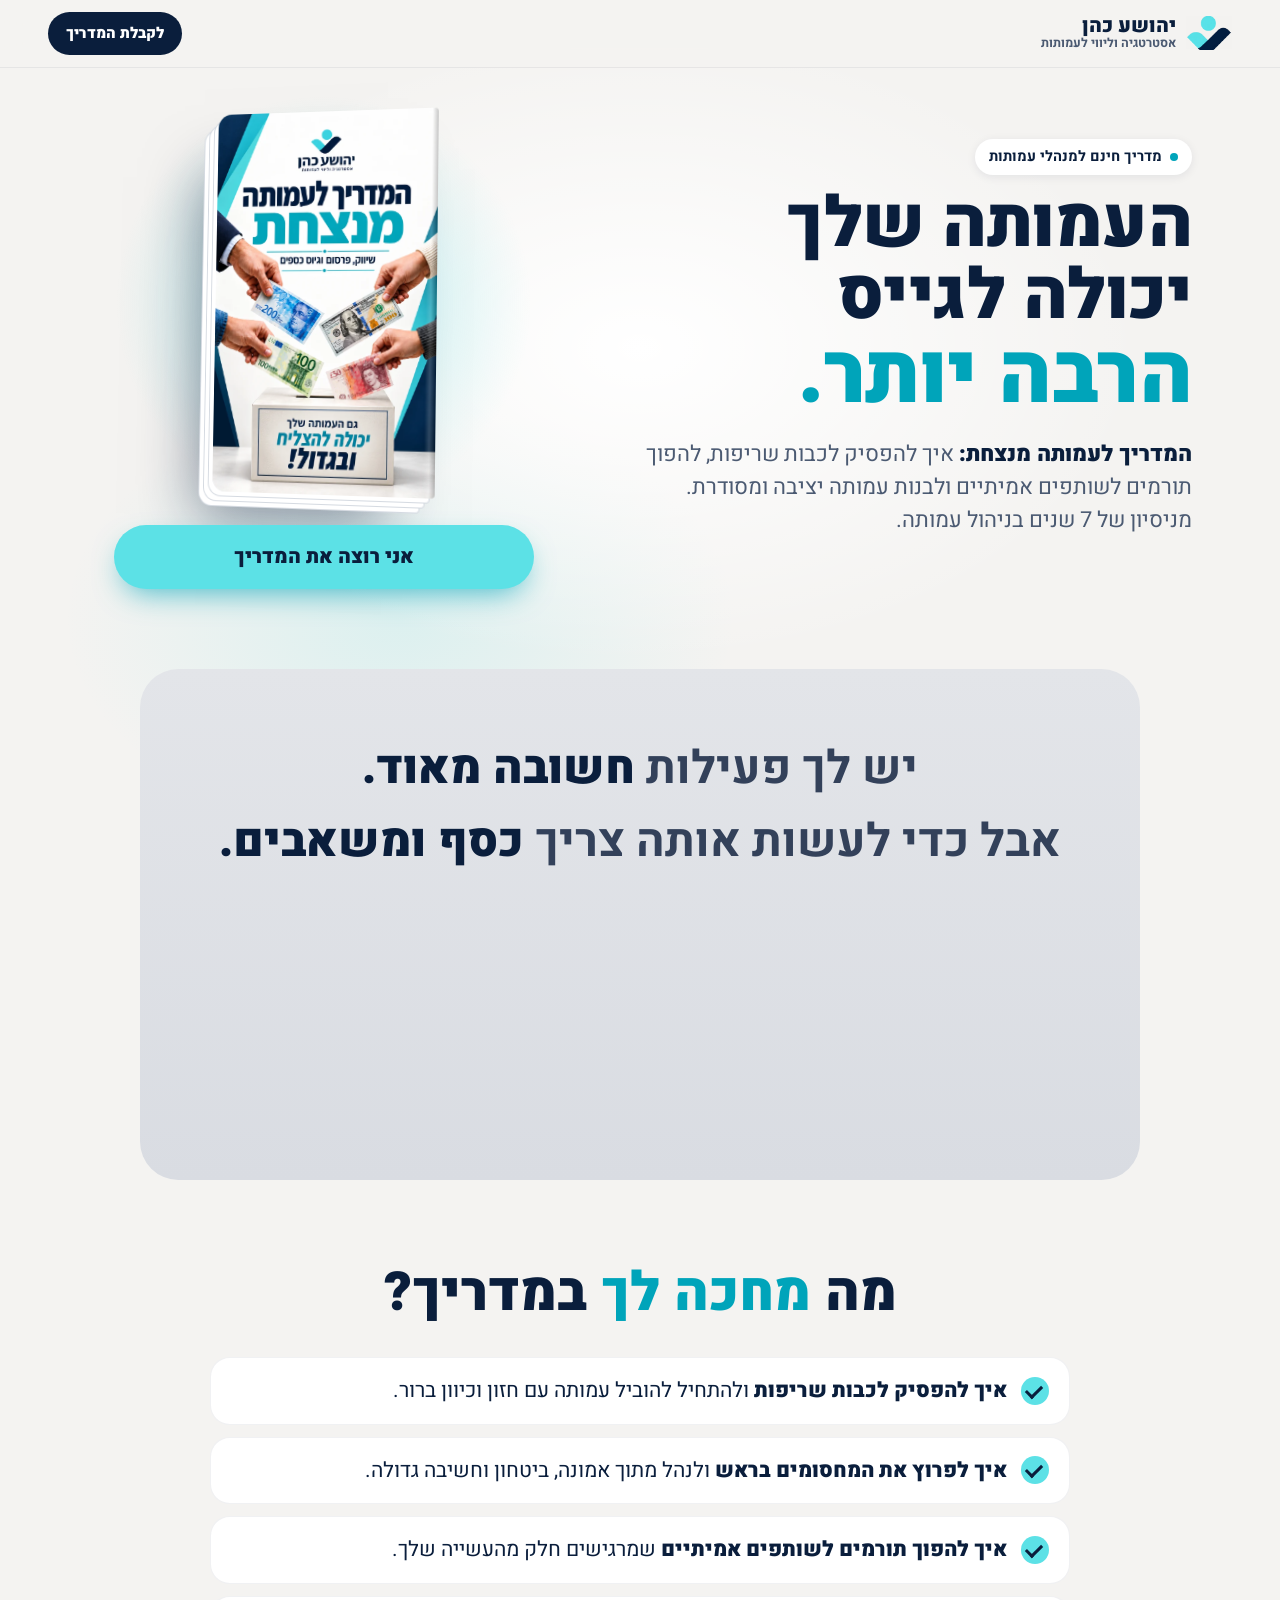
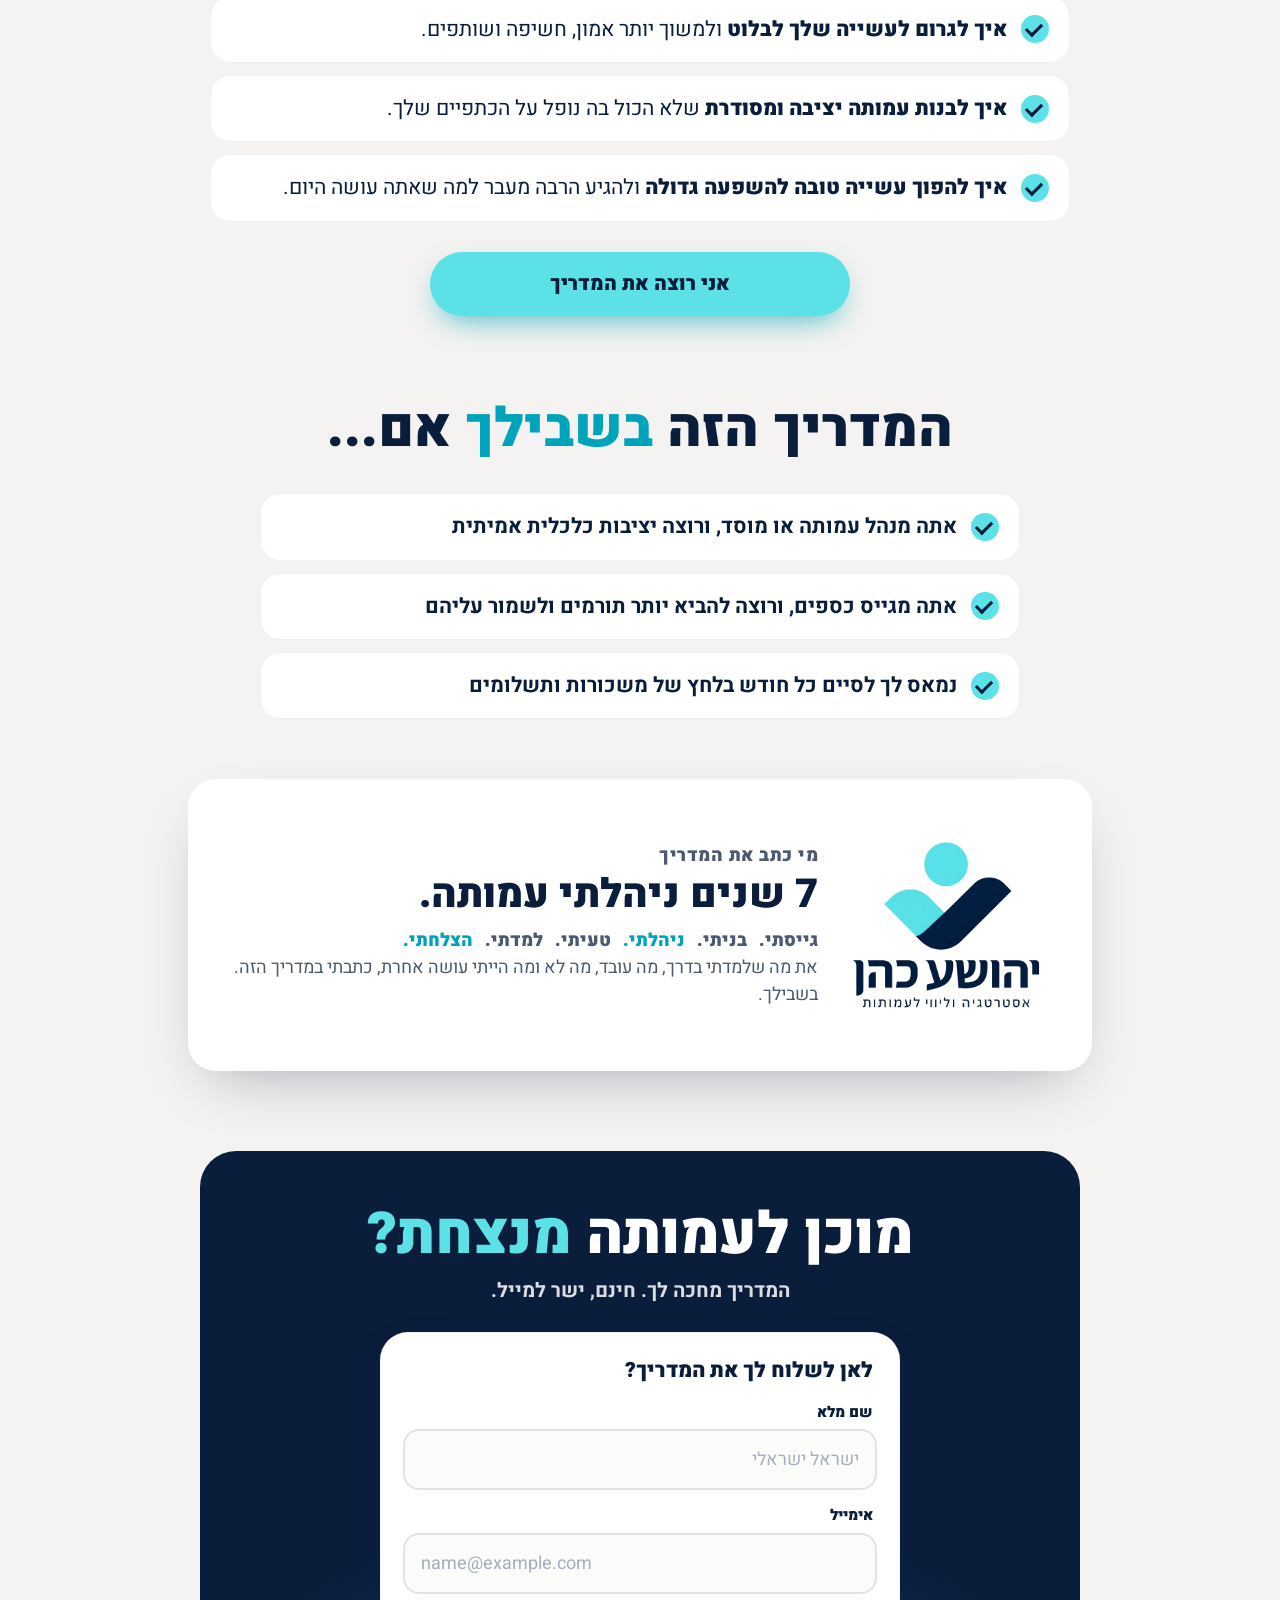
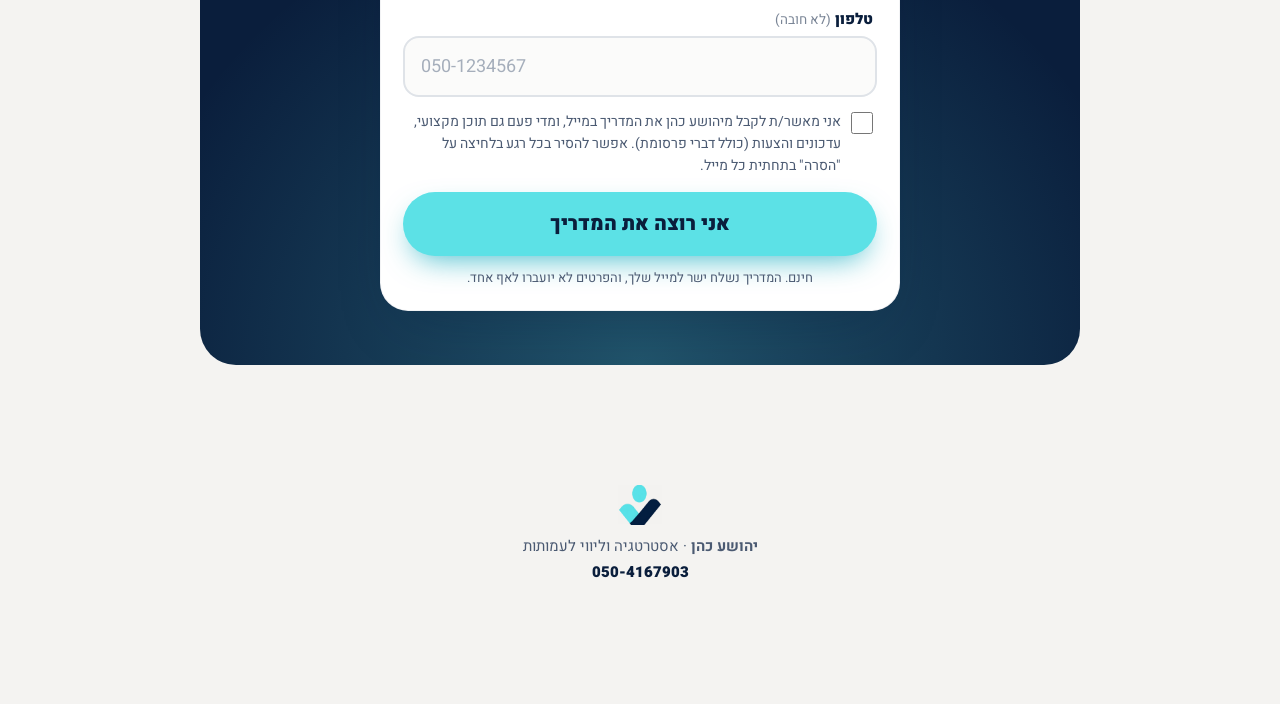
==== index.html @ c66b8c11 "רווח קטן בין הספר לכפתור במחשב Co-Authored-By: Claude Opus 5.5 <noreply@anthropic.com>" ====
<!doctype html>
<html lang="he" dir="rtl">
<head>
<meta charset="utf-8">
<meta name="viewport" content="width=device-width, initial-scale=1, viewport-fit=cover">
<title>המדריך לעמותה מנצחת | מדריך חינם למנהלי עמותות | יהושע כהן</title>
<meta name="description" content="מדריך חינם למנהלי עמותות: איך להפסיק לכבות שריפות, להפוך תורמים לשותפים אמיתיים ולבנות עמותה יציבה ומסודרת.">
<meta name="theme-color" content="#0A1E3C">
<meta property="og:type" content="website">
<meta property="og:locale" content="he_IL">
<meta property="og:title" content="המדריך לעמותה מנצחת – מדריך חינם למנהלי עמותות">
<meta property="og:description" content="איך להפסיק לכבות שריפות, להפוך תורמים לשותפים אמיתיים ולבנות עמותה יציבה ומסודרת. בחינם.">
<meta property="og:image" content="https://yehoshua.co.il/assets/og.jpg?v=guide2">
<meta property="og:image:width" content="1200">
<meta property="og:image:height" content="630">
<meta property="og:url" content="https://yehoshua.co.il/">
<link rel="icon" type="image/png" href="assets/favicon.png">
<link rel="apple-touch-icon" href="assets/apple-touch-icon.png">
<link rel="preload" href="assets/heebo-hebrew-900-normal.woff2" as="font" type="font/woff2" crossorigin>
<link rel="stylesheet" href="styles.css?v=order2">
</head>
<body>

<header class="top">
  <a class="brand" href="#" aria-label="יהושע כהן — אסטרטגיה וליווי לעמותות">
    <img src="assets/mark.webp" alt="" width="54" height="40">
    <span><b>יהושע כהן</b><small>אסטרטגיה וליווי לעמותות</small></span>
  </a>
  <a class="top-cta" href="#join">לקבלת המדריך</a>
</header>

<main>
  <!-- HERO -->
  <section class="hero" id="top">
    <div class="hero-head">
      <p class="eyebrow"><span class="dot"></span>מדריך חינם למנהלי עמותות</p>
      <h1>העמותה שלך יכולה לגייס <em>הרבה יותר.</em></h1>
      <p class="lead"><b>המדריך לעמותה מנצחת:</b> איך להפסיק לכבות שריפות, להפוך תורמים לשותפים אמיתיים ולבנות עמותה יציבה ומסודרת. מניסיון של 7 שנים בניהול עמותה.</p>
    </div>

    <div class="book-wrap" aria-hidden="true">
      <div class="book">
        <img class="cover" src="assets/guide.webp" alt="" width="720" height="1201">
      </div>
    </div>

    <div class="hero-cta">
      <a class="btn" href="#join">אני רוצה את המדריך</a>
    </div>
  </section>

  <!-- PAIN -->
  <section class="pain" data-reveal-group>
    <p class="pain-line" data-reveal>יש לך פעילות <b>חשובה מאוד.</b></p>
    <p class="pain-line" data-reveal>אבל כדי לעשות אותה צריך <b>כסף ומשאבים.</b></p>
    <p class="pain-line pain-empty" data-reveal>והקופה... <b>ריקה.</b></p>
    <p class="pain-turn" data-reveal>בוא נשנה את זה!</p>
  </section>

  <!-- WHAT'S IN THE GUIDE -->
  <section class="get">
    <h2 class="sec-title" data-reveal>מה <em>מחכה לך</em> במדריך?</h2>
    <ul class="get-list">
      <li data-reveal><b>איך להפסיק לכבות שריפות</b> ולהתחיל להוביל עמותה עם חזון וכיוון ברור.</li>
      <li data-reveal><b>איך לפרוץ את המחסומים בראש</b> ולנהל מתוך אמונה, ביטחון וחשיבה גדולה.</li>
      <li data-reveal><b>איך להפוך תורמים לשותפים אמיתיים</b> שמרגישים חלק מהעשייה שלך.</li>
      <li data-reveal><b>איך לגרום לעשייה שלך לבלוט</b> ולמשוך יותר אמון, חשיפה ושותפים.</li>
      <li data-reveal><b>איך לבנות עמותה יציבה ומסודרת</b> שלא הכול בה נופל על הכתפיים שלך.</li>
      <li data-reveal><b>איך להפוך עשייה טובה להשפעה גדולה</b> ולהגיע הרבה מעבר למה שאתה עושה היום.</li>
    </ul>
    <div class="get-cta" data-reveal><a class="btn" href="#join">אני רוצה את המדריך</a></div>
  </section>

  <!-- FOR WHOM -->
  <section class="for">
    <h2 class="sec-title" data-reveal>המדריך הזה <em>בשבילך</em> אם...</h2>
    <ul class="for-list">
      <li data-reveal>אתה מנהל עמותה או מוסד, ורוצה יציבות כלכלית אמיתית</li>
      <li data-reveal>אתה מגייס כספים, ורוצה להביא יותר תורמים ולשמור עליהם</li>
      <li data-reveal>נמאס לך לסיים כל חודש בלחץ של משכורות ותשלומים</li>
    </ul>
  </section>

  <!-- WHO -->
  <section class="who">
    <div class="who-card" data-reveal>
      <img src="assets/logo.webp" alt="יהושע כהן — אסטרטגיה וליווי לעמותות" width="220" height="220" loading="lazy">
      <div>
        <p class="who-kicker">מי כתב את המדריך</p>
        <h2>7 שנים ניהלתי עמותה.</h2>
        <p class="who-words"><span>גייסתי.</span> <span>בניתי.</span> <span>ניהלתי.</span> <span>טעיתי.</span> <span>למדתי.</span> <span>הצלחתי.</span></p>
        <p>את מה שלמדתי בדרך, מה עובד, מה לא ומה הייתי עושה אחרת, כתבתי במדריך הזה. בשבילך.</p>
      </div>
    </div>
  </section>

  <!-- FINAL CTA + FORM -->
  <section class="final" id="join">
    <div class="final-card">
      <h2>מוכן לעמותה <em>מנצחת?</em></h2>
      <p>המדריך מחכה לך. חינם, ישר למייל.</p>
    <div class="final-form">
      <form class="signup" data-form novalidate>
        <p class="form-title">לאן לשלוח לך את המדריך?</p>
        <div class="field">
          <label for="f-name">שם מלא</label>
          <input id="f-name" name="name" type="text" autocomplete="name" required maxlength="80" placeholder="ישראל ישראלי">
        </div>
        <div class="field">
          <label for="f-email">אימייל</label>
          <input id="f-email" name="email" type="email" inputmode="email" autocomplete="email" dir="ltr" required maxlength="120" placeholder="name@example.com">
          <p class="hint" data-hint hidden></p>
        </div>
        <div class="field">
          <label for="f-phone">טלפון <small class="opt">(לא חובה)</small></label>
          <input id="f-phone" name="phone" type="tel" inputmode="tel" autocomplete="tel" dir="ltr" maxlength="20" placeholder="050-1234567">
          <p class="hint" data-phone-hint hidden></p>
        </div>
        <input class="hp" name="website" tabindex="-1" autocomplete="off" aria-hidden="true">
        <label class="consent">
          <input type="checkbox" name="agree" value="yes">
          <span data-consent-text>אני מאשר/ת לקבל מיהושע כהן את המדריך במייל, ומדי פעם גם תוכן מקצועי, עדכונים והצעות (כולל דברי פרסומת). אפשר להסיר בכל רגע בלחיצה על "הסרה" בתחתית כל מייל.</span>
        </label>
        <button type="submit" class="btn"><span>אני רוצה את המדריך</span></button>
        <p class="fine">חינם. המדריך נשלח ישר למייל שלך, והפרטים לא יועברו לאף אחד.</p>
        <p class="error" role="alert" data-error hidden></p>
      </form>

      <div class="done" data-done hidden tabindex="-1">
        <div class="done-check" aria-hidden="true"></div>
        <h2>המדריך בדרך אליך, <span data-done-name></span>!</h2>
        <p>שלחנו אותו עכשיו למייל שלך. לא רואה אותו? כדאי לבדוק גם בתיקיית "קידומי מכירות" או "ספאם".</p>
        <a class="btn btn-ghost" data-share target="_blank" rel="noopener">שתף מנהל עמותה שאתה מכיר</a>
      </div>
    </div>
    </div>
  </section>
</main>

<footer class="foot">
  <img src="assets/mark.webp" alt="" width="54" height="40" loading="lazy">
  <p><b>יהושע כהן</b> · אסטרטגיה וליווי לעמותות</p>
  <p><a href="https://wa.me/972504167903" target="_blank" rel="noopener" dir="ltr">050-4167903</a></p>
</footer>

<a class="sticky-cta" href="#join" data-sticky>אני רוצה את המדריך</a>

<script src="app.js?v=order1"></script>
</body>
</html>
---- styles.css ----
@font-face{font-family:H;font-weight:400;font-display:swap;src:url(assets/heebo-hebrew-400-normal.woff2) format("woff2");unicode-range:U+0590-05FF,U+FB1D-FB4F}
@font-face{font-family:H;font-weight:700;font-display:swap;src:url(assets/heebo-hebrew-700-normal.woff2) format("woff2");unicode-range:U+0590-05FF,U+FB1D-FB4F}
@font-face{font-family:H;font-weight:900;font-display:swap;src:url(assets/heebo-hebrew-900-normal.woff2) format("woff2");unicode-range:U+0590-05FF,U+FB1D-FB4F}
@font-face{font-family:H;font-weight:400;font-display:swap;src:url(assets/heebo-latin-400-normal.woff2) format("woff2")}
@font-face{font-family:H;font-weight:700;font-display:swap;src:url(assets/heebo-latin-700-normal.woff2) format("woff2")}
@font-face{font-family:H;font-weight:900;font-display:swap;src:url(assets/heebo-latin-900-normal.woff2) format("woff2")}

:root{
  --navy:#0A1E3C;--navy-2:#13294d;--cyan:#5CE1E6;--teal:#00A4BA;--teal-d:#008396;
  --paper:#F4F3F1;--paper-2:#EFEDEB;--ink:#0A1E3C;--muted:#4b5a72;--line:#dfe3e8;
  --radius:28px;--shadow:0 24px 60px -24px rgba(10,30,60,.35);
}
*{box-sizing:border-box}
html{scroll-behavior:smooth;-webkit-text-size-adjust:100%;overflow-x:clip}
body{margin:0;font-family:H,"Segoe UI",Arial,sans-serif;color:var(--ink);background:var(--paper);line-height:1.5;-webkit-font-smoothing:antialiased;overflow-x:clip}
img{max-width:100%;display:block}
a{color:inherit}
em{font-style:normal;color:var(--teal)}
:focus-visible{outline:3px solid var(--teal);outline-offset:3px}

/* header */
.top{position:sticky;top:0;z-index:20;display:flex;align-items:center;justify-content:space-between;gap:16px;
  padding:12px clamp(16px,4vw,48px);background:rgba(244,243,241,.82);backdrop-filter:saturate(1.4) blur(14px);-webkit-backdrop-filter:saturate(1.4) blur(14px);border-bottom:1px solid rgba(10,30,60,.06)}
.brand{display:flex;align-items:center;gap:10px;text-decoration:none}
.brand img{width:46px;height:auto}
.brand span{display:flex;flex-direction:column;line-height:1.1}
.brand b{font-weight:900;font-size:20px}
.brand small{font-size:12.5px;color:var(--muted);font-weight:700}
.top-cta{font-weight:900;text-decoration:none;font-size:15px;padding:10px 18px;border-radius:999px;background:var(--navy);color:#fff;transition:transform .2s}
.top-cta:hover{transform:translateY(-1px)}

/* hero */
.hero{position:relative;display:grid;grid-template-columns:1fr;grid-template-areas:"head" "book" "form";gap:8px;max-width:1200px;margin:0 auto;padding:28px clamp(16px,4vw,48px) 40px;scroll-margin-top:80px}
.hero::before{content:"";position:absolute;inset:-80px 0 auto;height:900px;z-index:-1;
  background:radial-gradient(60% 50% at 50% 40%,#fff 0%,rgba(255,255,255,0) 70%),radial-gradient(40% 35% at 30% 70%,rgba(92,225,230,.16),rgba(92,225,230,0) 70%)}
.eyebrow{display:inline-flex;align-items:center;gap:8px;margin:0 0 14px;padding:7px 14px;border-radius:999px;background:#fff;box-shadow:0 2px 10px rgba(10,30,60,.08);font-weight:700;font-size:14.5px}
.dot{width:8px;height:8px;border-radius:50%;background:var(--teal);box-shadow:0 0 0 0 rgba(0,164,186,.5);animation:ping 2s infinite}
@keyframes ping{70%{box-shadow:0 0 0 10px rgba(0,164,186,0)}100%{box-shadow:0 0 0 0 rgba(0,164,186,0)}}
.hero-head{grid-area:head}
.hero-form{grid-area:form}
h1{margin:0;font-weight:900;font-size:clamp(38px,8.4vw,70px);line-height:1.02;letter-spacing:-.5px;text-wrap:balance}
h1 em{display:block;font-size:1.2em;line-height:1.05}
.lead{margin:18px 0 8px;font-size:clamp(18px,2.2vw,22px);font-weight:400;color:var(--muted);max-width:560px}
.lead b{font-weight:900;color:var(--navy)}

/* form */
.signup{position:relative}
.signup,.done{background:#fff;border-radius:var(--radius);padding:22px;box-shadow:var(--shadow);border:1px solid rgba(10,30,60,.05);max-width:520px}
.form-title{margin:0 4px 14px;font-size:21px;font-weight:900}
.field{margin-bottom:14px}
.field label{display:block;font-weight:900;font-size:15px;margin:0 4px 6px}
.field label .opt{font-weight:400;font-size:13.5px;color:#7a8596}
.field input{width:100%;font:inherit;font-size:18px;font-weight:700;color:var(--ink);padding:15px 16px;border-radius:16px;border:2px solid var(--line);background:#fbfbfa;transition:border-color .2s,box-shadow .2s,background .2s}
.field input[dir=ltr]{text-align:left}
.field input::placeholder{color:#a5aebb;font-weight:400}
.field input:focus{outline:none;border-color:var(--teal);background:#fff;box-shadow:0 0 0 4px rgba(0,164,186,.14)}
.field input[aria-invalid=true]{border-color:#d9534f;box-shadow:0 0 0 4px rgba(217,83,79,.12)}
.hint{margin:8px 4px 0;font-size:14.5px;font-weight:700;color:var(--teal-d)}
.hint button{font:inherit;font-weight:900;color:var(--teal-d);background:none;border:0;padding:0;text-decoration:underline;cursor:pointer}
.hp{position:absolute;inset:auto auto 0 0;width:1px;height:1px;overflow:hidden;clip-path:inset(50%);opacity:0;pointer-events:none}
.btn{position:relative;display:inline-flex;align-items:center;justify-content:center;gap:10px;width:100%;font:inherit;font-weight:900;font-size:20px;
  padding:17px 22px;border:0;border-radius:999px;background:var(--cyan);color:var(--navy);cursor:pointer;text-decoration:none;overflow:hidden;
  box-shadow:0 12px 30px -10px rgba(0,164,186,.75);transition:transform .2s,box-shadow .2s}
.btn:hover{transform:translateY(-2px);box-shadow:0 18px 36px -12px rgba(0,164,186,.8)}
.btn:active{transform:translateY(0)}
.btn::after{content:"";position:absolute;inset:0;background:linear-gradient(110deg,transparent 30%,rgba(255,255,255,.6) 50%,transparent 70%);transform:translateX(120%);animation:shine 3.6s 1.2s infinite}
@keyframes shine{0%{transform:translateX(120%)}35%,100%{transform:translateX(-120%)}}
.btn[aria-busy=true]{pointer-events:none;color:transparent}
.btn[aria-busy=true]::before{content:"";position:absolute;width:24px;height:24px;border-radius:50%;border:3px solid var(--navy);border-left-color:transparent;animation:spin .8s linear infinite}
@keyframes spin{to{transform:rotate(360deg)}}
.fine{margin:12px 4px 0;font-size:13px;color:var(--muted);text-align:center}
.consent{display:flex;align-items:flex-start;gap:10px;margin:2px 4px 16px;font-size:14px;line-height:1.55;color:var(--muted);cursor:pointer}
.consent input{flex:none;width:22px;height:22px;margin:1px 0 0;accent-color:var(--teal);cursor:pointer}
.consent[aria-invalid=true]{color:#a12a25}
.consent[aria-invalid=true] input{outline:2px solid #d9534f;outline-offset:2px;border-radius:4px}
.error{margin:10px 0 0;padding:10px 14px;border-radius:12px;background:#fdecea;color:#a12a25;font-weight:700;font-size:15px}

.done{text-align:center;padding:30px 22px;animation:pop .5s cubic-bezier(.2,1.4,.4,1)}
.done h2{margin:12px 0 4px;font-size:30px;font-weight:900}
.done p{margin:0 0 18px;font-size:18px;color:var(--muted);font-weight:700}
.done-check{width:72px;height:72px;margin:0 auto;border-radius:50%;background:var(--navy);position:relative}
.done-check::before,.done-check::after{content:"";position:absolute;border-radius:6px}
.done-check::before{width:12px;height:26px;background:var(--cyan);left:20px;top:30px;transform:rotate(-45deg)}
.done-check::after{width:12px;height:42px;background:#fff;left:38px;top:16px;transform:rotate(45deg)}
.btn-ghost{background:var(--navy);color:#fff;box-shadow:none;font-size:17px}
.btn-ghost::after{display:none}
@keyframes pop{from{transform:scale(.9);opacity:0}}

/* guide book */
.book-wrap{grid-area:book;position:relative;display:grid;place-items:center;padding:14px 0 30px;perspective:1600px}
.book-wrap::before{content:"";position:absolute;inset:0 6%;background:radial-gradient(closest-side,rgba(92,225,230,.38),rgba(92,225,230,0));z-index:-1}
.book{position:relative;width:min(44vw,180px);aspect-ratio:720/1201;transform:rotateY(-16deg) rotateX(3deg);animation:float 7s ease-in-out infinite;
  border-radius:14px 4px 4px 14px;
  box-shadow:-5px 5px 0 -1px #fff,-5px 5px 0 0 #d5dae1,-10px 10px 0 -1px #fff,-10px 10px 0 0 #d5dae1,-15px 15px 0 -1px #fff,-15px 15px 0 0 #d5dae1,-34px 44px 60px -18px rgba(10,30,60,.5)}
@keyframes float{50%{transform:rotateY(-12deg) rotateX(3deg) translateY(-10px)}}
.cover{position:absolute;inset:0;width:100%;height:100%;object-fit:cover;border-radius:inherit}
.book::after{content:"";position:absolute;top:0;bottom:0;right:0;width:5%;border-radius:0 4px 4px 0;background:linear-gradient(90deg,rgba(255,255,255,0),rgba(255,255,255,.18) 45%,rgba(0,0,0,.22))}

/* pain */
.pain{max-width:1000px;margin:40px auto 0;padding:72px clamp(20px,5vw,48px);background:linear-gradient(180deg,#e3e5e9,#d9dce2);border-radius:clamp(0px,3vw,40px);text-align:center}
.pain-line{margin:0 0 18px;font-size:clamp(26px,5.4vw,46px);font-weight:700;line-height:1.2;color:#33415a}
.pain-line b{font-weight:900;color:var(--navy)}
.pain-empty b{font-size:1.35em}
.pain-turn{display:inline-block;margin:26px 0 0;font-size:clamp(36px,7.6vw,68px);font-weight:900;color:var(--teal);text-shadow:0 0 30px rgba(92,225,230,.35)}

/* what is in the guide */
.get{max-width:1200px;margin:0 auto;padding:84px clamp(16px,4vw,48px) 40px}
.sec-title{margin:0 0 34px;text-align:center;font-size:clamp(32px,6vw,54px);font-weight:900;line-height:1.1}
.get-list{list-style:none;margin:0 auto;padding:0;max-width:860px;display:grid;gap:12px}
.get-list li{position:relative;padding:18px 62px 18px 20px;border-radius:20px;background:#fff;border:1px solid rgba(10,30,60,.06);font-size:clamp(18px,2.2vw,21px);font-weight:700;line-height:1.4}
.get-list li::before{content:"";position:absolute;right:20px;top:50%;width:28px;height:28px;margin-top:-14px;border-radius:50%;background:var(--cyan)}
.get-list li::after{content:"";position:absolute;right:30px;top:50%;width:7px;height:13px;margin-top:-9px;border:solid var(--navy);border-width:0 3px 3px 0;transform:rotate(45deg)}
.get-list li{font-weight:500;line-height:1.4}
.get-list b{font-weight:900}
.get-cta{max-width:420px;margin:30px auto 0}

/* for whom */
.for{max-width:1000px;margin:0 auto;padding:44px clamp(16px,4vw,48px) 20px}
.for-list{list-style:none;margin:0 auto;padding:0;max-width:760px;display:grid;gap:12px}
.for-list li{position:relative;padding:18px 62px 18px 20px;border-radius:20px;background:#fff;border:1px solid rgba(10,30,60,.06);font-size:clamp(18px,2.2vw,21px);font-weight:700;line-height:1.4}
.for-list li::before{content:"";position:absolute;right:20px;top:50%;width:28px;height:28px;margin-top:-14px;border-radius:50%;background:var(--cyan)}
.for-list li::after{content:"";position:absolute;right:30px;top:50%;width:7px;height:13px;margin-top:-9px;border:solid var(--navy);border-width:0 3px 3px 0;transform:rotate(45deg)}

/* who */
.who{max-width:1000px;margin:0 auto;padding:40px clamp(16px,4vw,48px)}
.who-card{display:grid;grid-template-columns:1fr;gap:18px;align-items:center;background:#fff;border-radius:var(--radius);padding:30px 24px;box-shadow:var(--shadow);text-align:center}
.who-card img{width:170px;margin:0 auto}
.who-kicker{margin:0;font-weight:900;color:var(--teal);font-size:15px;letter-spacing:.5px}
.who h2{margin:4px 0 10px;font-size:clamp(28px,5vw,40px);font-weight:900;line-height:1.1}
.who-words{display:flex;flex-wrap:wrap;justify-content:center;gap:6px 12px;font-weight:900;font-size:20px;margin:0 0 12px}
.who-words span:nth-child(3n){color:var(--teal)}
.who p{font-size:18px;color:var(--muted);margin:0}

/* final */
.final{padding:40px clamp(16px,4vw,48px) 90px}
.final-card{max-width:880px;margin:0 auto;background:var(--navy);color:#fff;border-radius:calc(var(--radius) + 8px);padding:54px 24px;text-align:center;position:relative;overflow:hidden}
.final-card::before{content:"";position:absolute;inset:auto -10% -60% -10%;height:120%;background:radial-gradient(closest-side,rgba(92,225,230,.28),rgba(92,225,230,0))}
.final-card h2{position:relative;margin:0;font-size:clamp(34px,6.4vw,58px);font-weight:900;line-height:1.05}
.final-card em{color:var(--cyan)}
.final-card p{position:relative;margin:10px 0 26px;font-size:20px;font-weight:700;opacity:.85}
.final-card .btn{max-width:360px}

.foot{display:flex;flex-direction:column;align-items:center;gap:4px;padding:30px 16px 120px;color:var(--muted);font-size:15px;text-align:center}
.foot img{width:44px;margin-bottom:6px}
.foot p{margin:0}
.foot a{font-weight:900;color:var(--navy);text-decoration:none}

/* sticky mobile CTA */
.sticky-cta{position:fixed;left:16px;right:16px;bottom:calc(14px + env(safe-area-inset-bottom));z-index:30;display:flex;justify-content:center;padding:16px;border-radius:999px;
  background:var(--navy);color:#fff;font-weight:900;font-size:18px;text-decoration:none;box-shadow:0 14px 34px -10px rgba(10,30,60,.6);
  transform:translateY(160%);transition:transform .35s cubic-bezier(.2,1,.3,1)}
.sticky-cta.on{transform:none}

/* reveal */
[data-reveal]{opacity:0;transform:translateY(26px);transition:opacity .7s ease,transform .7s cubic-bezier(.2,1,.3,1)}
[data-reveal].in{opacity:1;transform:none}
.pain-turn[data-reveal]{transform:scale(.6)}
.pain-turn[data-reveal].in{transform:none;transition:opacity .5s,transform .6s cubic-bezier(.2,1.6,.4,1)}

@media (min-width:720px){
  .who-card{grid-template-columns:220px 1fr;text-align:right;padding:36px}
  .who-card img{width:220px}
  .who-words{justify-content:flex-start}
}
@media (min-width:960px){
  .hero{grid-template-columns:1.1fr .9fr;grid-template-areas:"head book" "form book";column-gap:56px;row-gap:22px;align-items:center;padding-top:48px;padding-bottom:64px;min-height:calc(100vh - 70px)}
  .hero-head{align-self:end}
  .hero-form{align-self:start}
  .book{width:min(25vw,320px)}
  .sticky-cta{display:none}
}
@media (prefers-reduced-motion:reduce){
  *{animation:none!important;transition:none!important;scroll-behavior:auto!important}
  [data-reveal]{opacity:1;transform:none}
}

/* 2026-11 order: the top shows the guide and a button; the form sits in the closing box */
.hero{grid-template-areas:"head" "book" "cta"}
.hero-cta{grid-area:cta;display:flex;justify-content:center}
.hero-cta .btn{max-width:420px}
.final{scroll-margin-top:70px}
.final-card .final-form{position:relative;max-width:520px;margin:0 auto;text-align:right;color:var(--ink)}
.final-card .final-form .signup{margin:0 auto}
.final-card .final-form .btn{max-width:none}
.final-card .final-form p{opacity:1;font-weight:inherit}
.final-card .final-form .form-title{margin:0 4px 14px;font-size:21px;font-weight:900}
.final-card .final-form .fine{margin:12px 4px 0;font-size:13px;font-weight:400;color:var(--muted)}
.final-card .final-form .error{margin:10px 0 0;font-size:15px;font-weight:700}
.final-card .final-form .done{color:var(--ink)}
.final-card .final-form .done p{font-size:18px;color:var(--muted);font-weight:700}
@media (min-width:960px){
  .hero{grid-template-areas:"head book" "head cta";align-items:center;min-height:0;padding-top:28px;padding-bottom:40px;row-gap:0}
  .hero-head{align-self:center}
  .hero-cta{align-self:start;margin-top:14px}
  .book{width:min(18vw,230px)}
  .book-wrap{padding-bottom:18px}
}
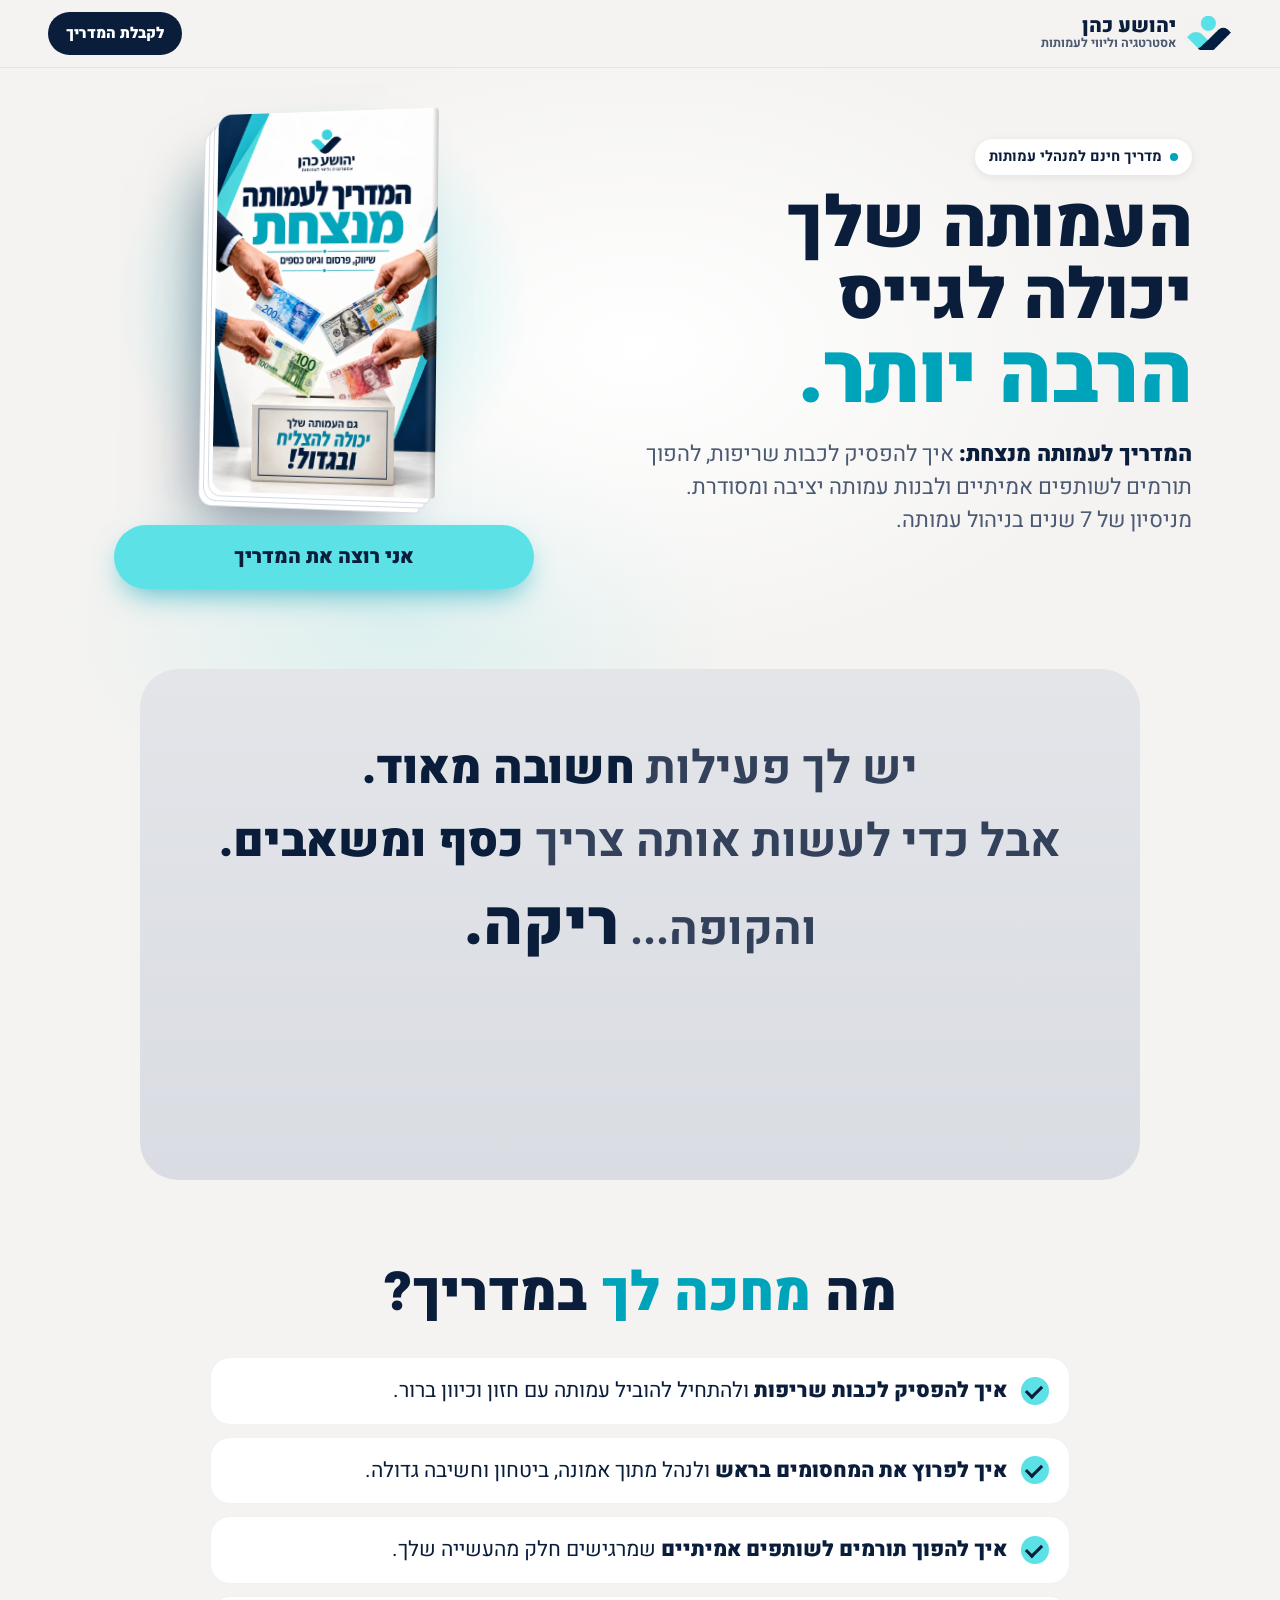
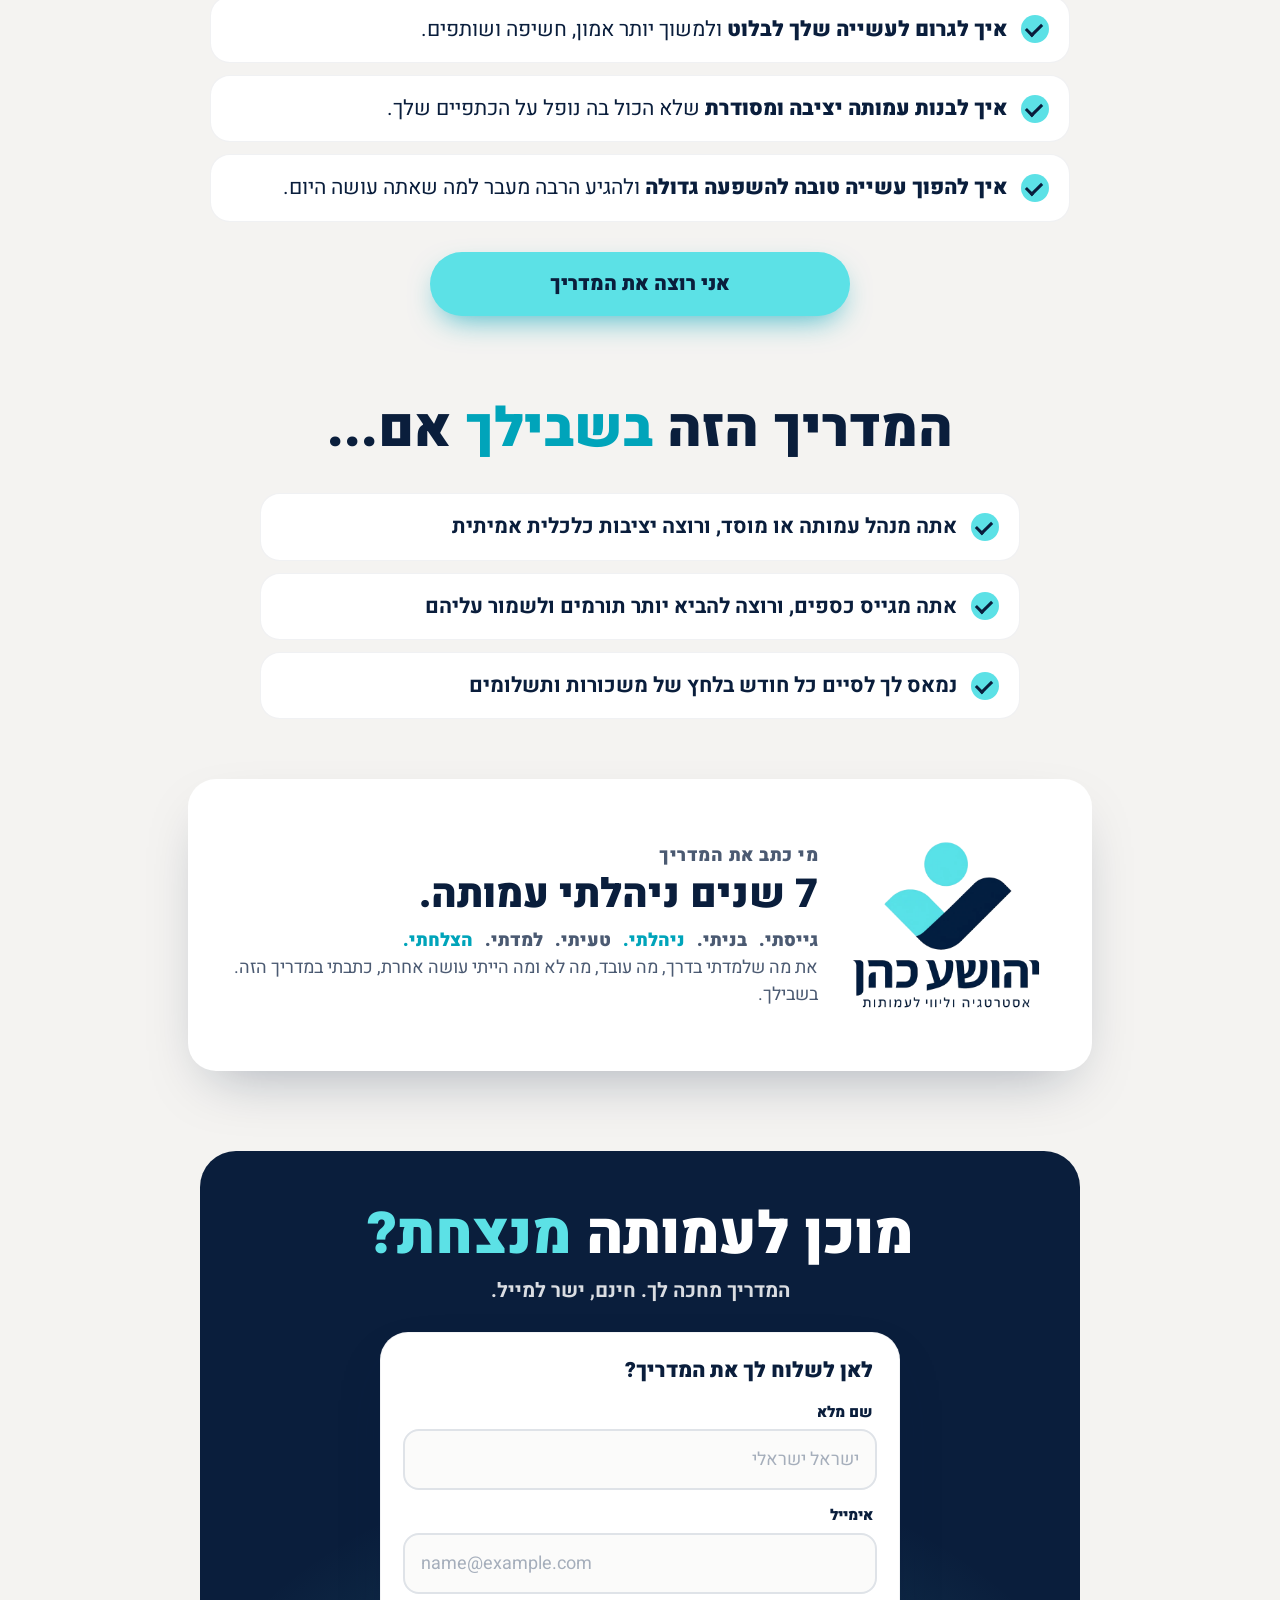
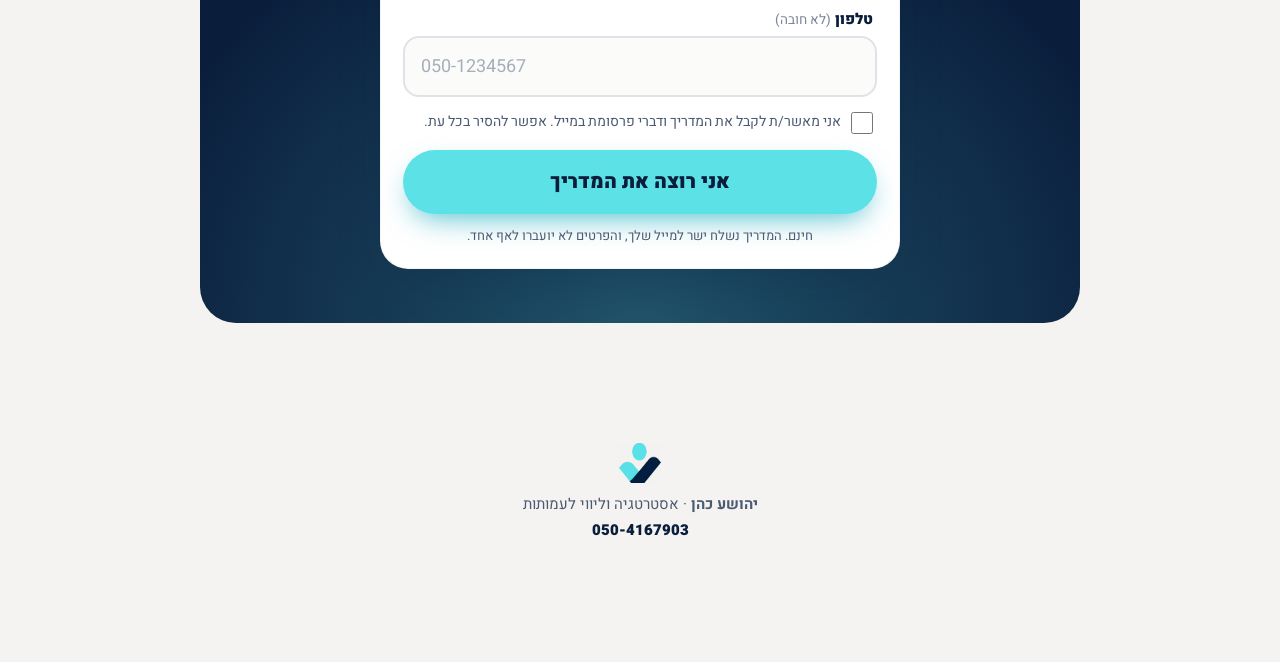
==== commit b87ce4e6: "Shorten consent text on landing form Co-Authored-By: Claude Opus 5.5 <noreply@anthropic.com>" ====
--- a/index.html
+++ b/index.html
@@ -17,7 +17,7 @@
 <link rel="icon" type="image/png" href="assets/favicon.png">
 <link rel="apple-touch-icon" href="assets/apple-touch-icon.png">
 <link rel="preload" href="assets/heebo-hebrew-900-normal.woff2" as="font" type="font/woff2" crossorigin>
-<link rel="stylesheet" href="styles.css?v=order2">
+<link rel="stylesheet" href="styles.css?v=book1">
 </head>
 <body>
 
@@ -119,7 +119,7 @@
         <input class="hp" name="website" tabindex="-1" autocomplete="off" aria-hidden="true">
         <label class="consent">
           <input type="checkbox" name="agree" value="yes">
-          <span data-consent-text>אני מאשר/ת לקבל מיהושע כהן את המדריך במייל, ומדי פעם גם תוכן מקצועי, עדכונים והצעות (כולל דברי פרסומת). אפשר להסיר בכל רגע בלחיצה על "הסרה" בתחתית כל מייל.</span>
+          <span data-consent-text>אני מאשר/ת לקבל את המדריך ודברי פרסומת במייל. אפשר להסיר בכל עת.</span>
         </label>
         <button type="submit" class="btn"><span>אני רוצה את המדריך</span></button>
         <p class="fine">חינם. המדריך נשלח ישר למייל שלך, והפרטים לא יועברו לאף אחד.</p>
--- a/styles.css
+++ b/styles.css
@@ -195,3 +195,16 @@
   .book{width:min(18vw,230px)}
   .book-wrap{padding-bottom:18px}
 }
+
+/* 2026-11 livelier book: a slow 3D sway and a soft light that glides over the cover now and then */
+.book{animation:sway 8s ease-in-out infinite}
+@keyframes sway{
+  0%,100%{transform:rotateY(-16deg) rotateX(3deg) translateY(0)}
+  25%{transform:rotateY(-9deg) rotateX(1deg) translateY(-12px)}
+  50%{transform:rotateY(-14deg) rotateX(4deg) translateY(-5px)}
+  75%{transform:rotateY(-20deg) rotateX(2deg) translateY(-13px)}
+}
+.book::before{content:"";position:absolute;inset:0;z-index:1;border-radius:inherit;pointer-events:none;
+  background:linear-gradient(115deg,rgba(255,255,255,0) 38%,rgba(255,255,255,.42) 50%,rgba(255,255,255,0) 62%) no-repeat;
+  background-size:260% 100%;background-position:160% 0;animation:shine-cover 6.5s 1.5s ease-in-out infinite}
+@keyframes shine-cover{0%{background-position:160% 0}22%,100%{background-position:-60% 0}}
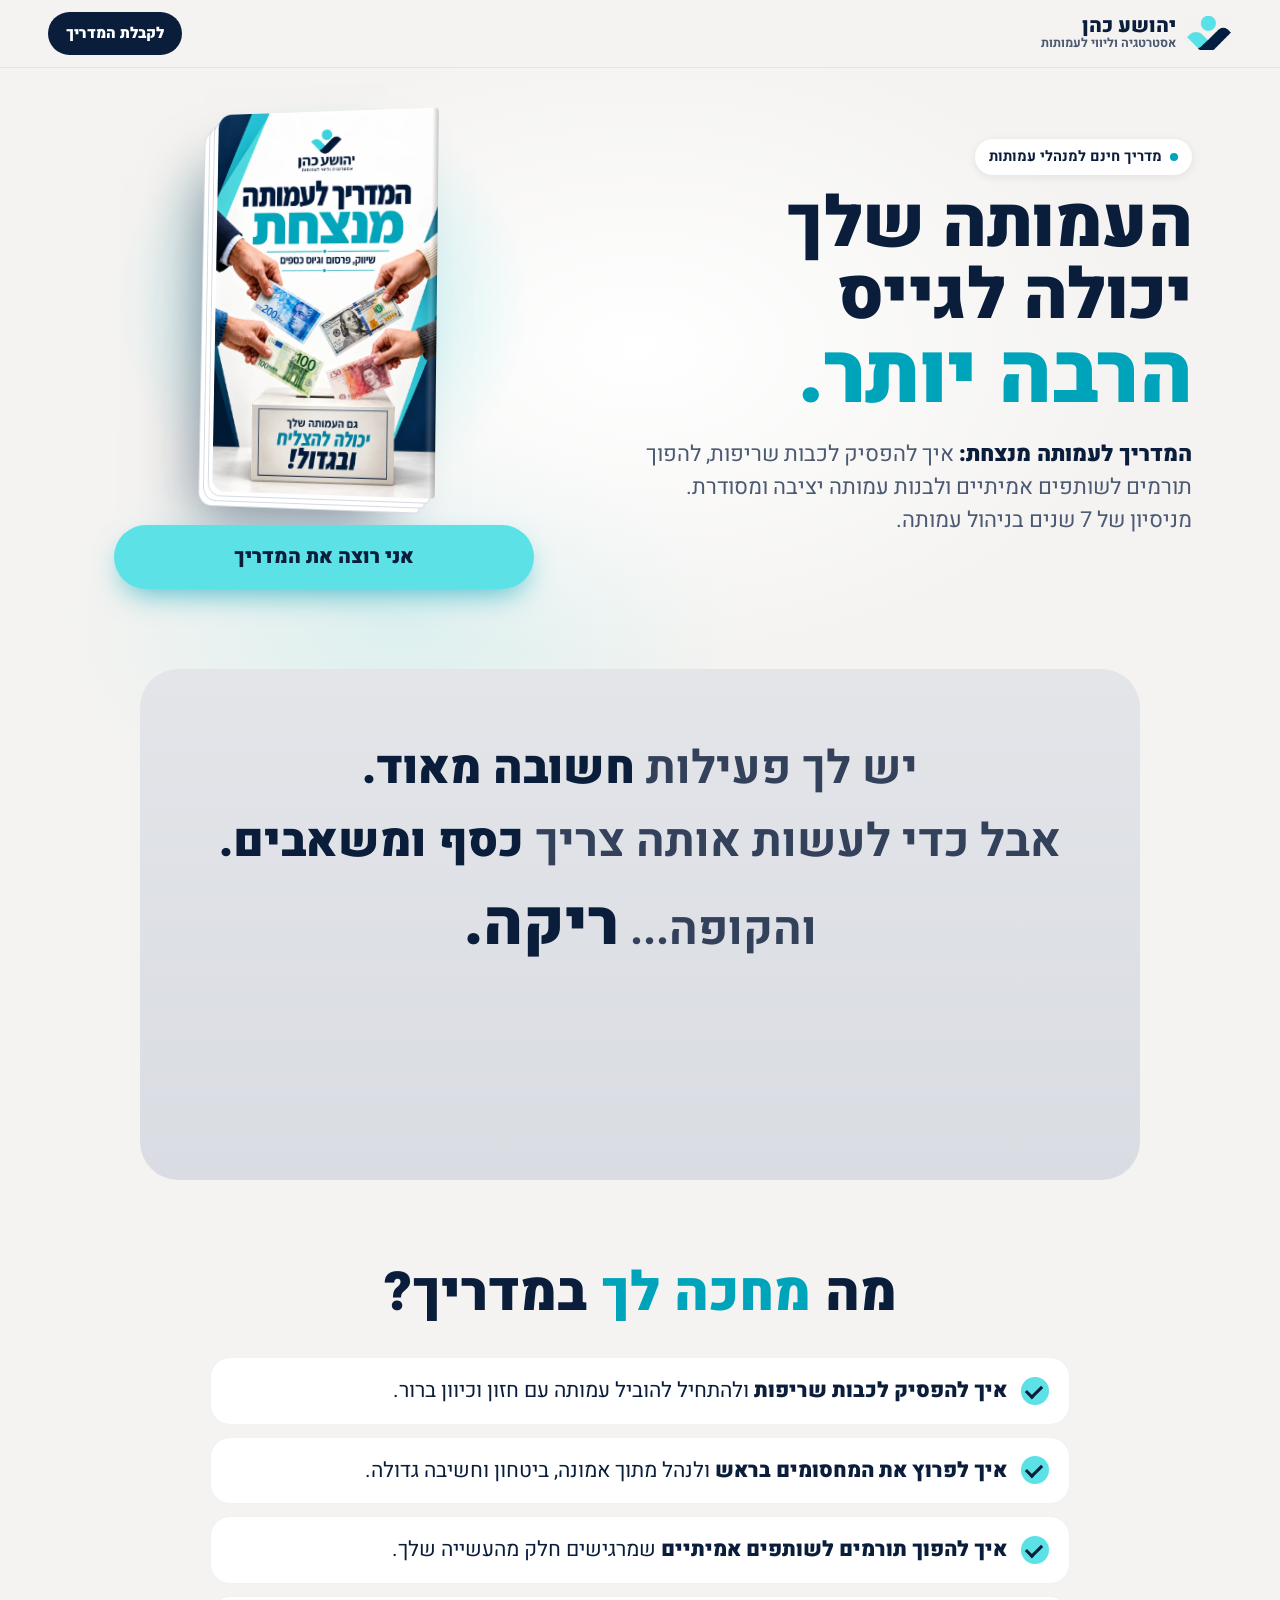
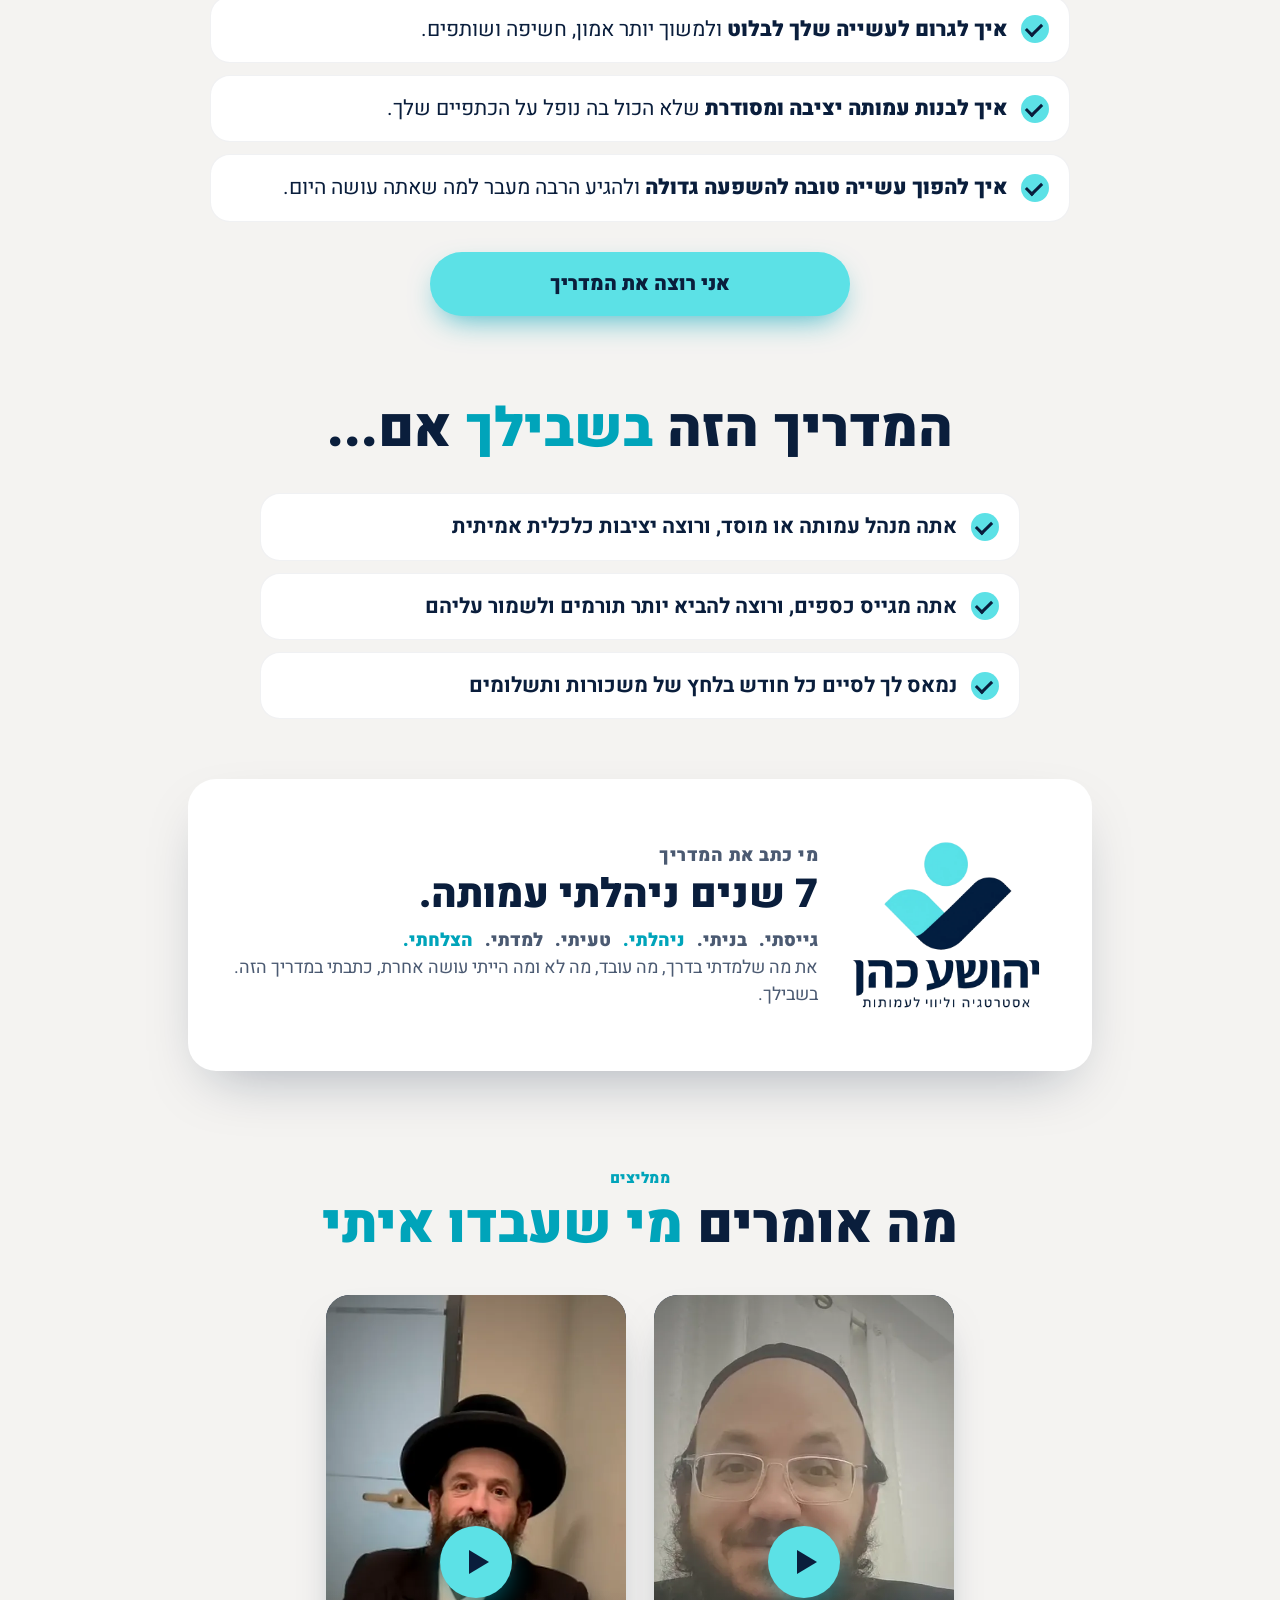
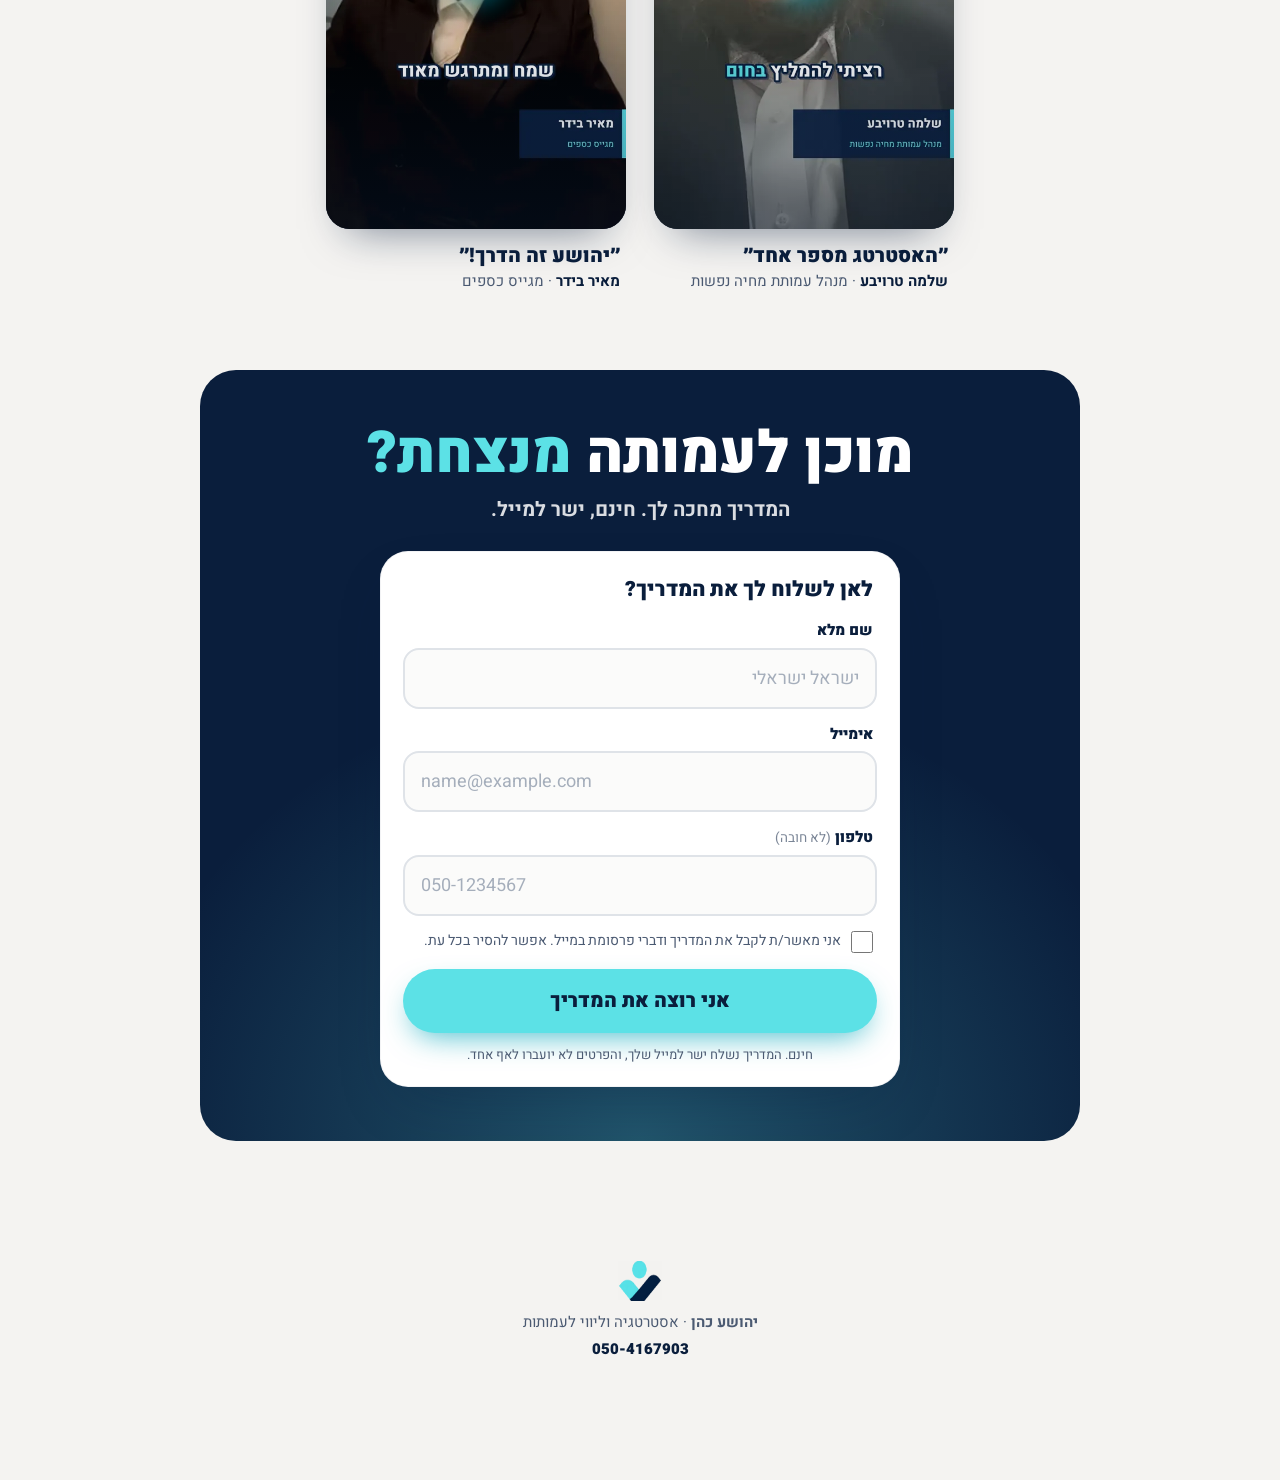
==== commit 07d8169e: "Landing page: testimonial videos section before the sign-up form Two edited vertical testimonial vid" ====
--- a/index.html
+++ b/index.html
@@ -17,7 +17,7 @@
 <link rel="icon" type="image/png" href="assets/favicon.png">
 <link rel="apple-touch-icon" href="assets/apple-touch-icon.png">
 <link rel="preload" href="assets/heebo-hebrew-900-normal.woff2" as="font" type="font/woff2" crossorigin>
-<link rel="stylesheet" href="styles.css?v=book1">
+<link rel="stylesheet" href="styles.css?v=recs2">
 </head>
 <body>
 
@@ -94,6 +94,30 @@
     </div>
   </section>
 
+  <!-- TESTIMONIALS (add a card to the list to add a video) -->
+  <section class="recs" aria-labelledby="recs-title">
+    <p class="recs-kicker" data-reveal>ממליצים</p>
+    <h2 class="sec-title" id="recs-title" data-reveal>מה אומרים <em>מי שעבדו איתי</em></h2>
+    <ul class="recs-list" data-recs data-reveal>
+      <li class="rec">
+        <button class="rec-play" type="button" data-src="assets/video/rec1.mp4" aria-label="לצפייה בהמלצה של שלמה טרויבע">
+          <img src="assets/video/rec1.webp" alt="" width="540" height="960" loading="lazy">
+          <span class="rec-icon" aria-hidden="true"></span>
+        </button>
+        <p class="rec-quote">״האסטרטג מספר אחד״</p>
+        <p class="rec-who"><b>שלמה טרויבע</b> · מנהל עמותת מחיה נפשות</p>
+      </li>
+      <li class="rec">
+        <button class="rec-play" type="button" data-src="assets/video/rec2.mp4" aria-label="לצפייה בהמלצה של מאיר בידר">
+          <img src="assets/video/rec2.webp" alt="" width="540" height="960" loading="lazy">
+          <span class="rec-icon" aria-hidden="true"></span>
+        </button>
+        <p class="rec-quote">״יהושע זה הדרך!״</p>
+        <p class="rec-who"><b>מאיר בידר</b> · מגייס כספים</p>
+      </li>
+    </ul>
+  </section>
+
   <!-- FINAL CTA + FORM -->
   <section class="final" id="join">
     <div class="final-card">
@@ -145,6 +169,6 @@
 
 <a class="sticky-cta" href="#join" data-sticky>אני רוצה את המדריך</a>
 
-<script src="app.js?v=order1"></script>
+<script src="app.js?v=recs2"></script>
 </body>
 </html>
--- a/styles.css
+++ b/styles.css
@@ -208,3 +208,32 @@
   background:linear-gradient(115deg,rgba(255,255,255,0) 38%,rgba(255,255,255,.42) 50%,rgba(255,255,255,0) 62%) no-repeat;
   background-size:260% 100%;background-position:160% 0;animation:shine-cover 6.5s 1.5s ease-in-out infinite}
 @keyframes shine-cover{0%{background-position:160% 0}22%,100%{background-position:-60% 0}}
+
+/* 2026-11 testimonials: vertical video cards; swipe row on phones, centered row on wide screens */
+.recs{max-width:1200px;margin:0 auto;padding:56px 0 20px;text-align:center}
+.recs-kicker{margin:0 0 6px;font-weight:900;color:var(--teal);font-size:15px;letter-spacing:.5px}
+.recs .sec-title{padding:0 16px}
+.recs-list{list-style:none;margin:0;padding:6px clamp(16px,4vw,48px) 18px;display:flex;gap:16px;overflow-x:auto;scroll-snap-type:x mandatory;
+  scroll-padding-inline:clamp(16px,4vw,48px);-webkit-overflow-scrolling:touch;scrollbar-width:none}
+.recs-list::-webkit-scrollbar{display:none}
+.rec{flex:0 0 min(74vw,300px);scroll-snap-align:start;text-align:right}
+.rec-play,.rec-frame{position:relative;display:block;width:100%;aspect-ratio:9/16;padding:0;border:0;border-radius:24px;overflow:hidden;background:var(--navy);
+  box-shadow:0 22px 44px -22px rgba(10,30,60,.55);isolation:isolate}
+.rec-play img,.rec-frame video{position:absolute;inset:0;width:100%;height:100%;object-fit:cover}
+.rec-play img{transition:transform .6s cubic-bezier(.2,1,.3,1)}
+.rec-play{cursor:pointer}
+.rec-play::after{content:"";position:absolute;inset:0;background:linear-gradient(180deg,rgba(10,30,60,0) 55%,rgba(10,30,60,.35));pointer-events:none}
+.rec-play:hover img{transform:scale(1.03)}
+.rec-icon{position:absolute;z-index:1;top:50%;left:50%;width:72px;height:72px;margin:-36px 0 0 -36px;border-radius:50%;background:var(--cyan);
+  box-shadow:0 10px 30px -6px rgba(0,164,186,.7),0 0 0 0 rgba(92,225,230,.55);animation:rec-ping 2.4s infinite}
+.rec-icon::before{content:"";position:absolute;top:50%;left:50%;margin:-12px 0 0 -7px;border-style:solid;border-width:12px 0 12px 20px;border-color:transparent transparent transparent var(--navy)}
+@keyframes rec-ping{70%{box-shadow:0 10px 30px -6px rgba(0,164,186,.7),0 0 0 16px rgba(92,225,230,0)}100%{box-shadow:0 10px 30px -6px rgba(0,164,186,.7),0 0 0 0 rgba(92,225,230,0)}}
+.rec-quote{margin:14px 6px 2px;font-size:20px;font-weight:900;line-height:1.25}
+.rec-who{margin:0 6px;font-size:15px;color:var(--muted)}
+.rec-who b{color:var(--navy)}
+@media (min-width:720px){
+  .recs-list{justify-content:center;flex-wrap:wrap;overflow:visible;gap:28px}
+  .rec{flex:0 0 300px}
+}
+.recs .sec-title{text-wrap:balance}
+body.rec-on .sticky-cta{transform:translateY(160%)}
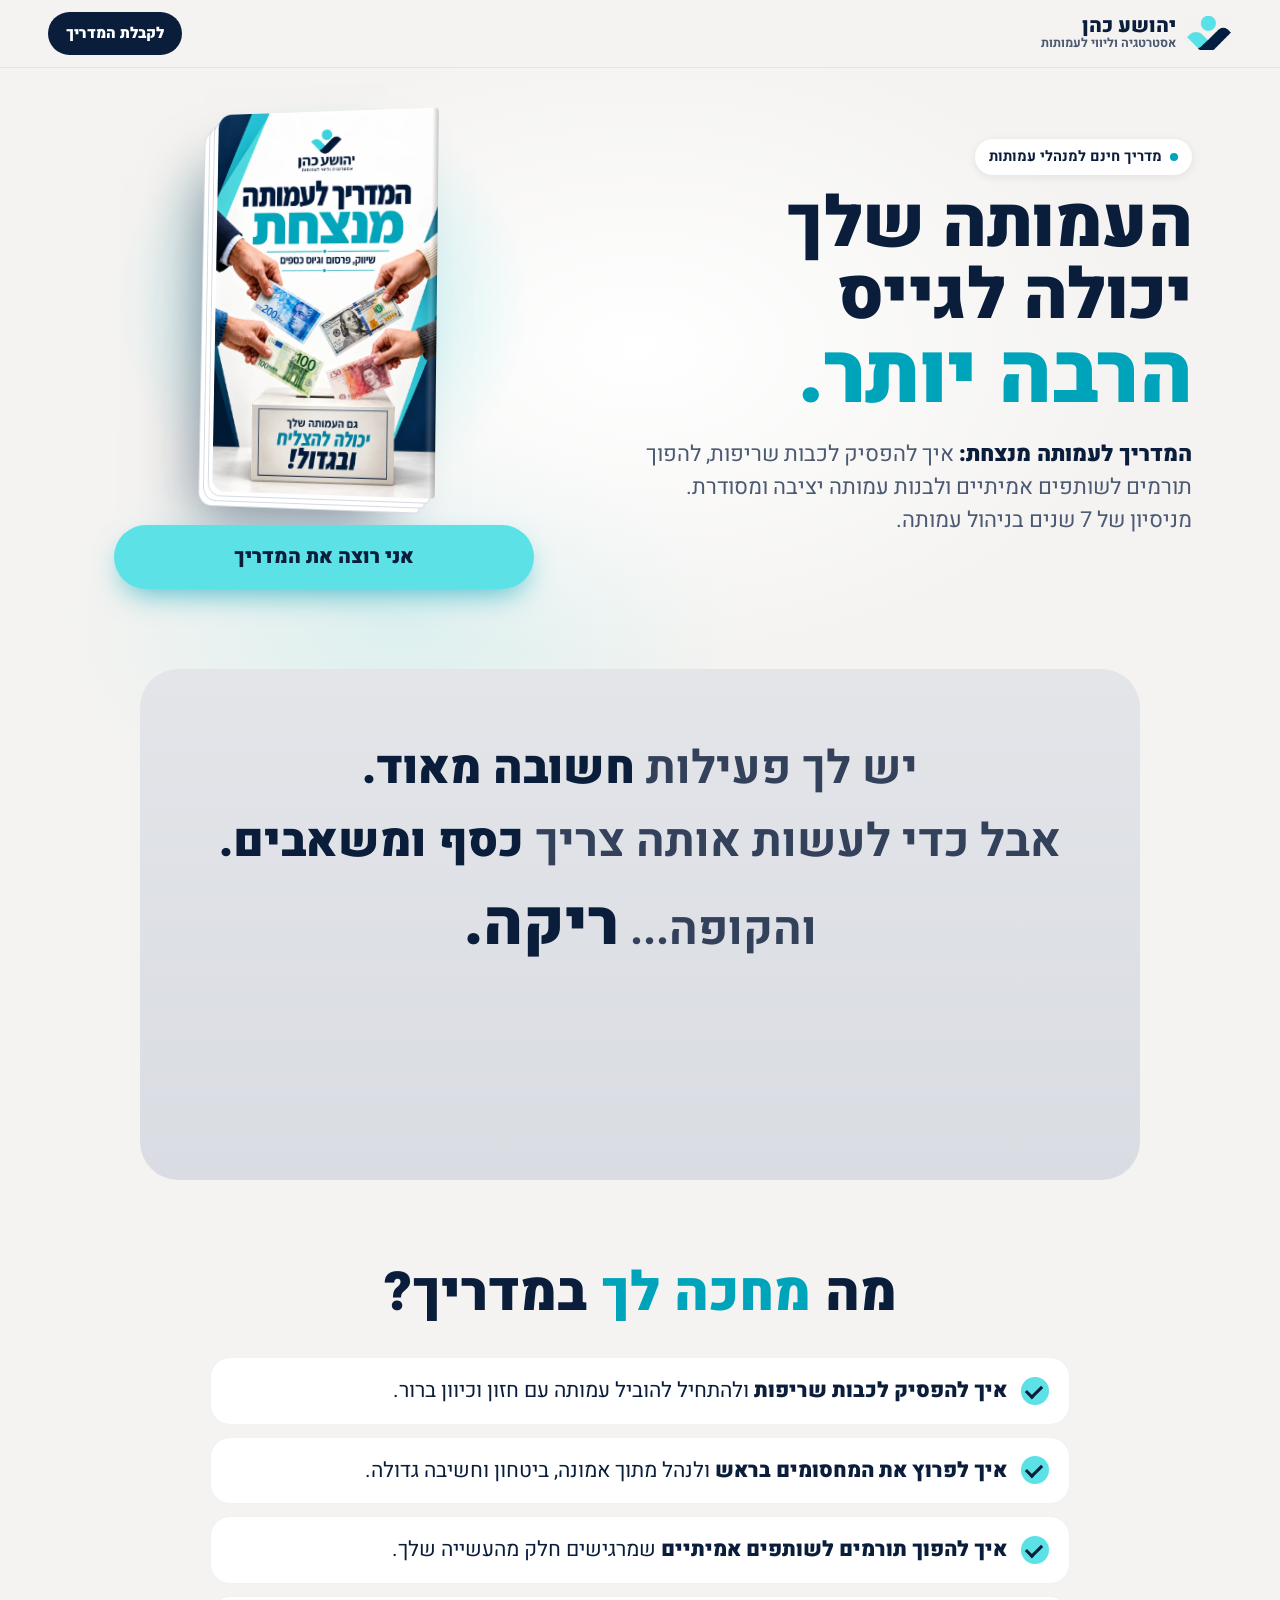
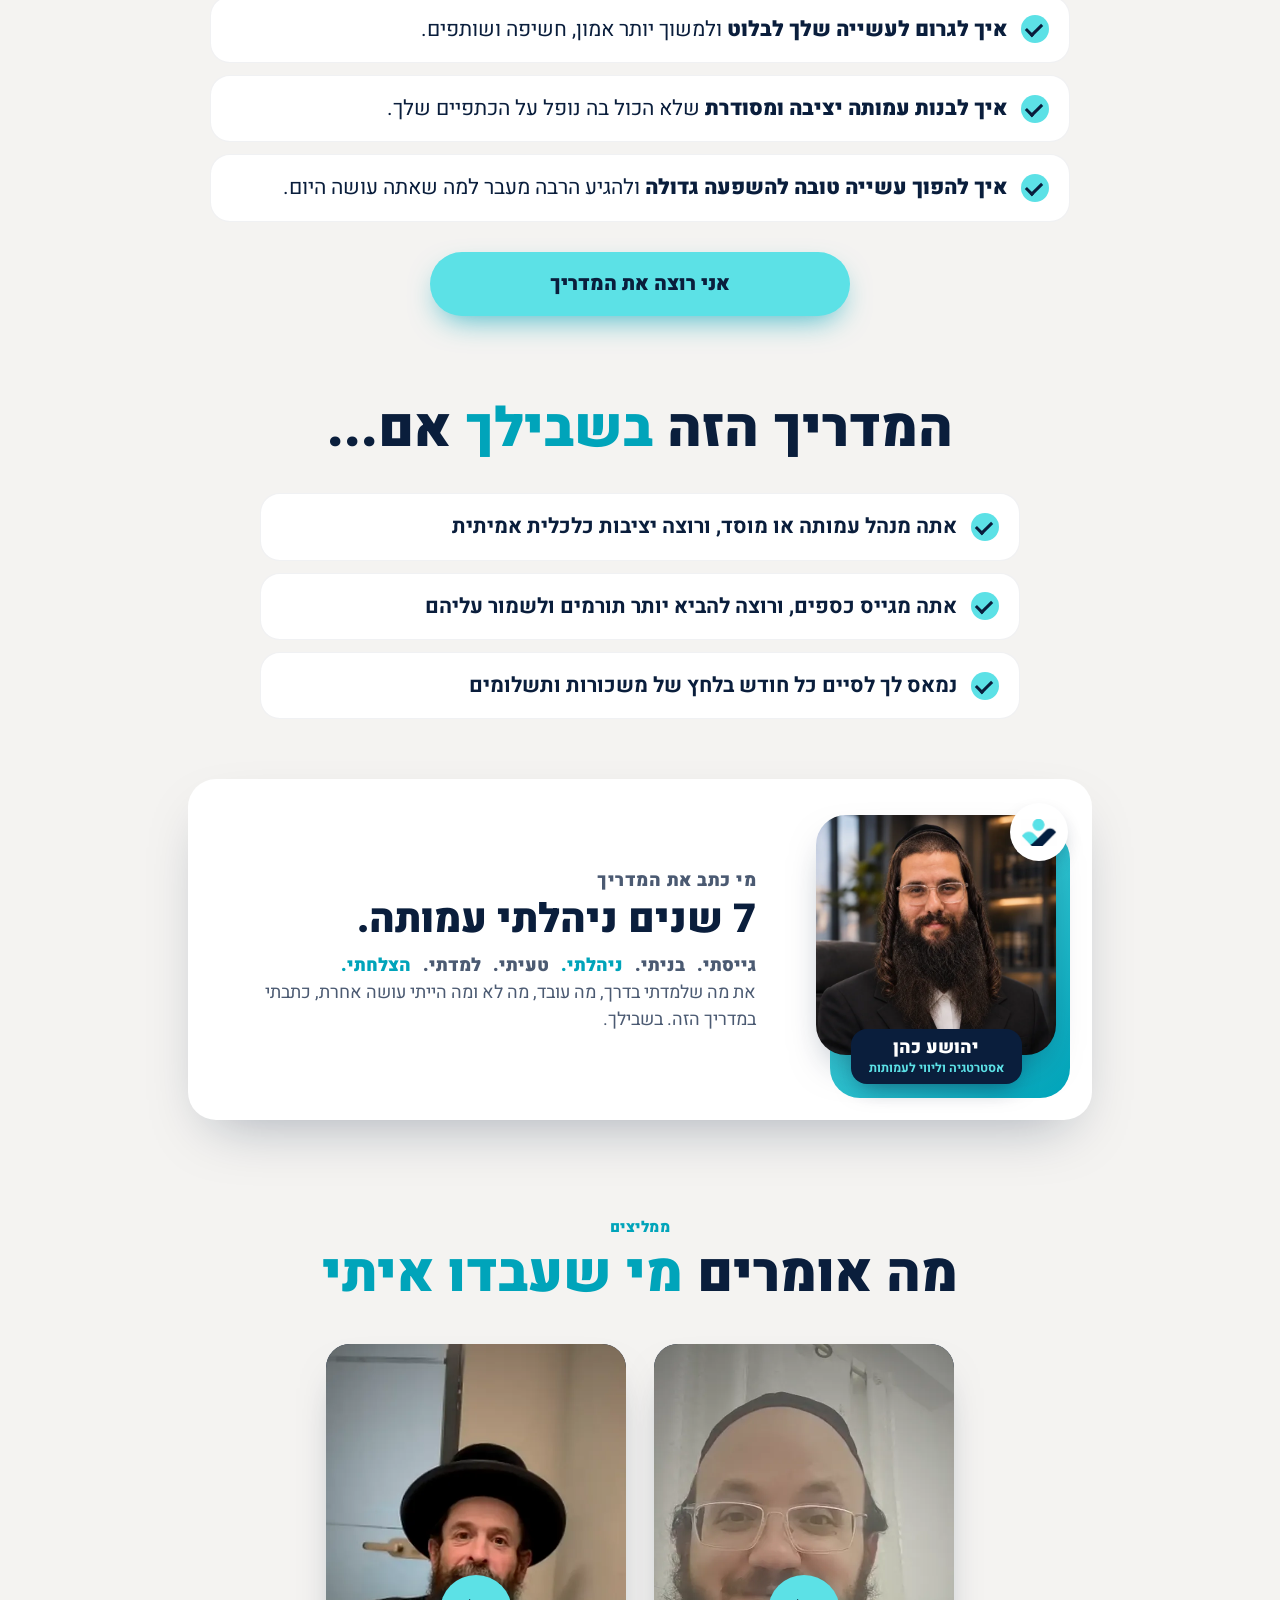
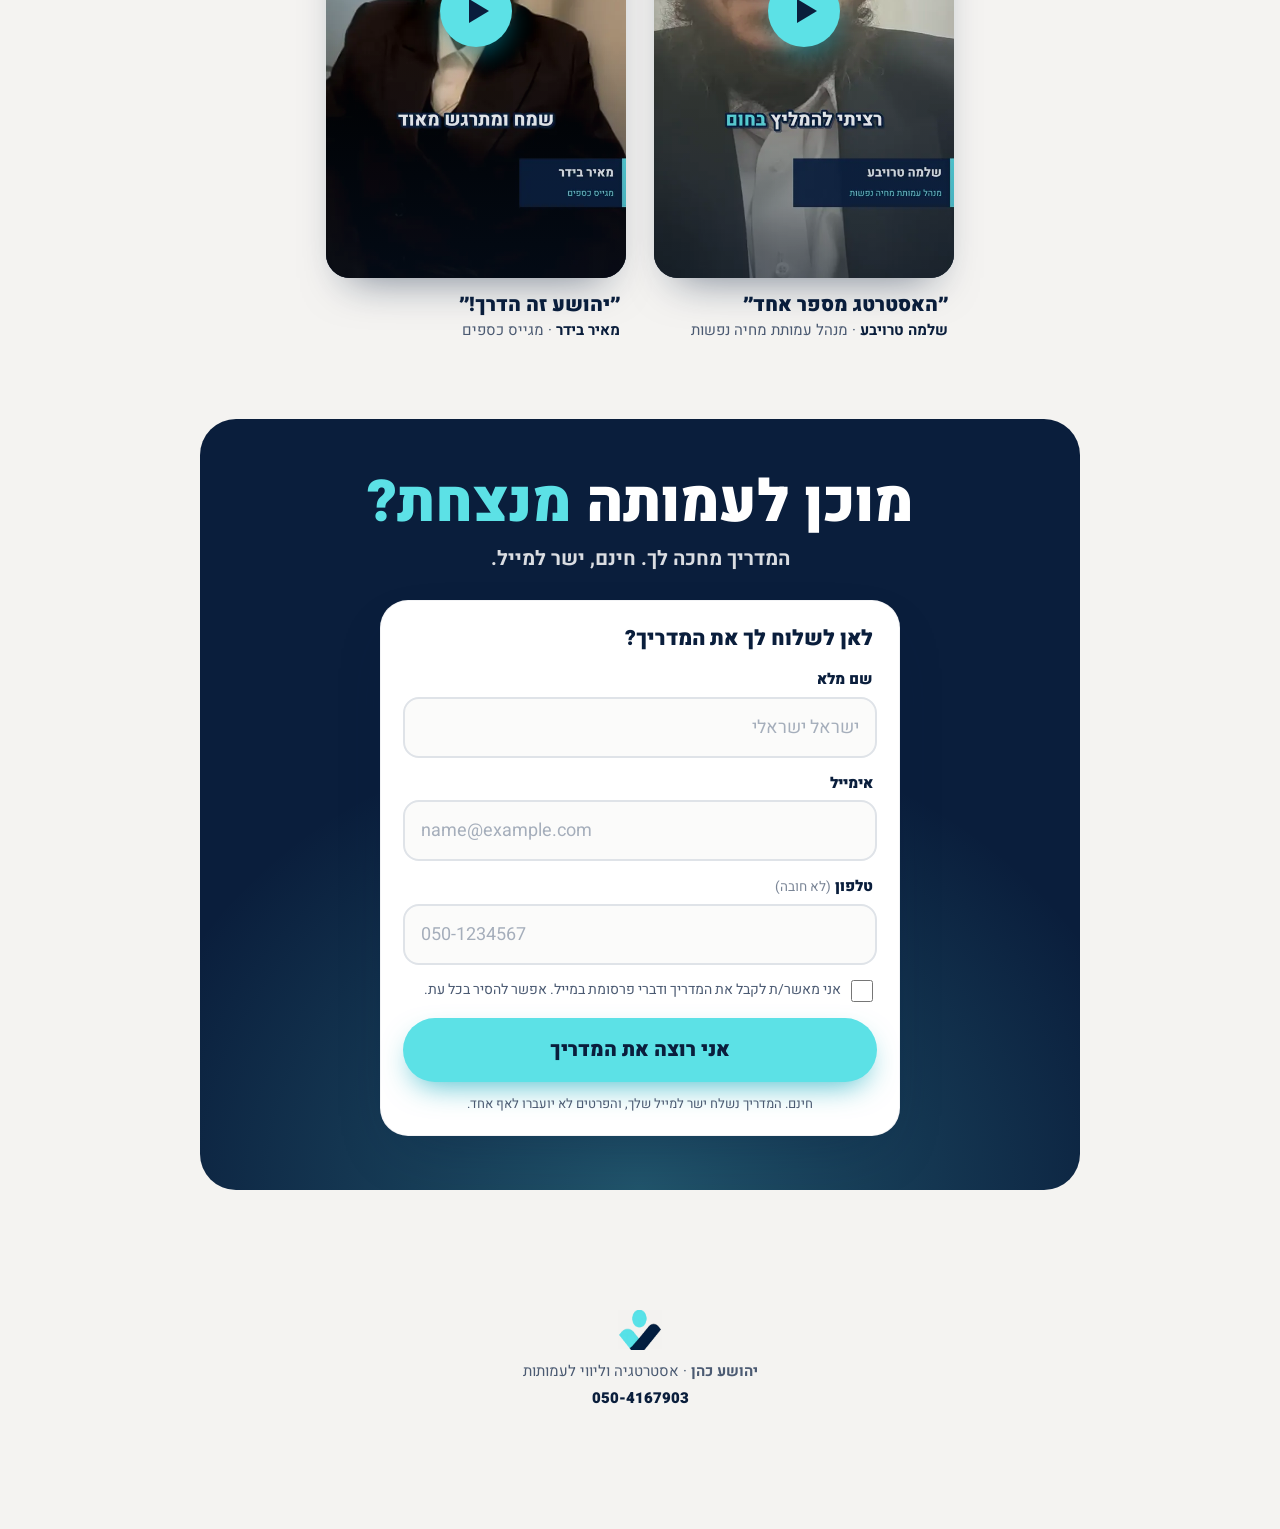
==== commit 012577e0: "Landing page: author photo in the 'who wrote the guide' card Replaces the logo with a portrait: roun" ====
--- a/index.html
+++ b/index.html
@@ -17,7 +17,7 @@
 <link rel="icon" type="image/png" href="assets/favicon.png">
 <link rel="apple-touch-icon" href="assets/apple-touch-icon.png">
 <link rel="preload" href="assets/heebo-hebrew-900-normal.woff2" as="font" type="font/woff2" crossorigin>
-<link rel="stylesheet" href="styles.css?v=recs2">
+<link rel="stylesheet" href="styles.css?v=who1">
 </head>
 <body>
 
@@ -84,7 +84,11 @@
   <!-- WHO -->
   <section class="who">
     <div class="who-card" data-reveal>
-      <img src="assets/logo.webp" alt="יהושע כהן — אסטרטגיה וליווי לעמותות" width="220" height="220" loading="lazy">
+      <figure class="who-photo">
+        <img src="assets/yehoshua.webp" alt="יהושע כהן" width="640" height="640" loading="lazy">
+        <span class="who-badge" aria-hidden="true"><img src="assets/mark.webp" alt="" width="54" height="40"></span>
+        <figcaption><b>יהושע כהן</b><small>אסטרטגיה וליווי לעמותות</small></figcaption>
+      </figure>
       <div>
         <p class="who-kicker">מי כתב את המדריך</p>
         <h2>7 שנים ניהלתי עמותה.</h2>
--- a/styles.css
+++ b/styles.css
@@ -237,3 +237,18 @@
 }
 .recs .sec-title{text-wrap:balance}
 body.rec-on .sticky-cta{transform:translateY(160%)}
+
+/* 2026-11 author photo in the "who" card */
+.who-photo{position:relative;width:min(240px,64vw);margin:6px auto 0}
+.who-photo::before{content:"";position:absolute;inset:14px -14px -14px 14px;border-radius:30px;background:linear-gradient(135deg,var(--cyan),var(--teal));z-index:0}
+.who-card .who-photo>img{position:relative;z-index:1;width:100%;height:auto;aspect-ratio:1;object-fit:cover;border-radius:30px;margin:0;box-shadow:0 18px 40px -18px rgba(10,30,60,.55)}
+.who-badge{position:absolute;z-index:2;top:-12px;right:-12px;display:grid;place-items:center;width:58px;height:58px;border-radius:50%;background:#fff;box-shadow:0 8px 20px -8px rgba(10,30,60,.45)}
+.who-card .who-badge img{width:36px;height:auto;margin:0}
+.who-photo figcaption{position:relative;z-index:2;display:flex;flex-direction:column;align-items:center;gap:2px;margin:-26px auto 0;width:max-content;max-width:100%;
+  padding:9px 18px;border-radius:16px;background:var(--navy);color:#fff;line-height:1.15;box-shadow:0 10px 24px -10px rgba(10,30,60,.6)}
+.who-photo figcaption b{font-size:18px;font-weight:900}
+.who-photo figcaption small{font-size:12.5px;font-weight:700;color:var(--cyan)}
+@media (min-width:720px){
+  .who-card{grid-template-columns:260px 1fr;gap:40px}
+  .who-photo{width:240px;margin:0}
+}
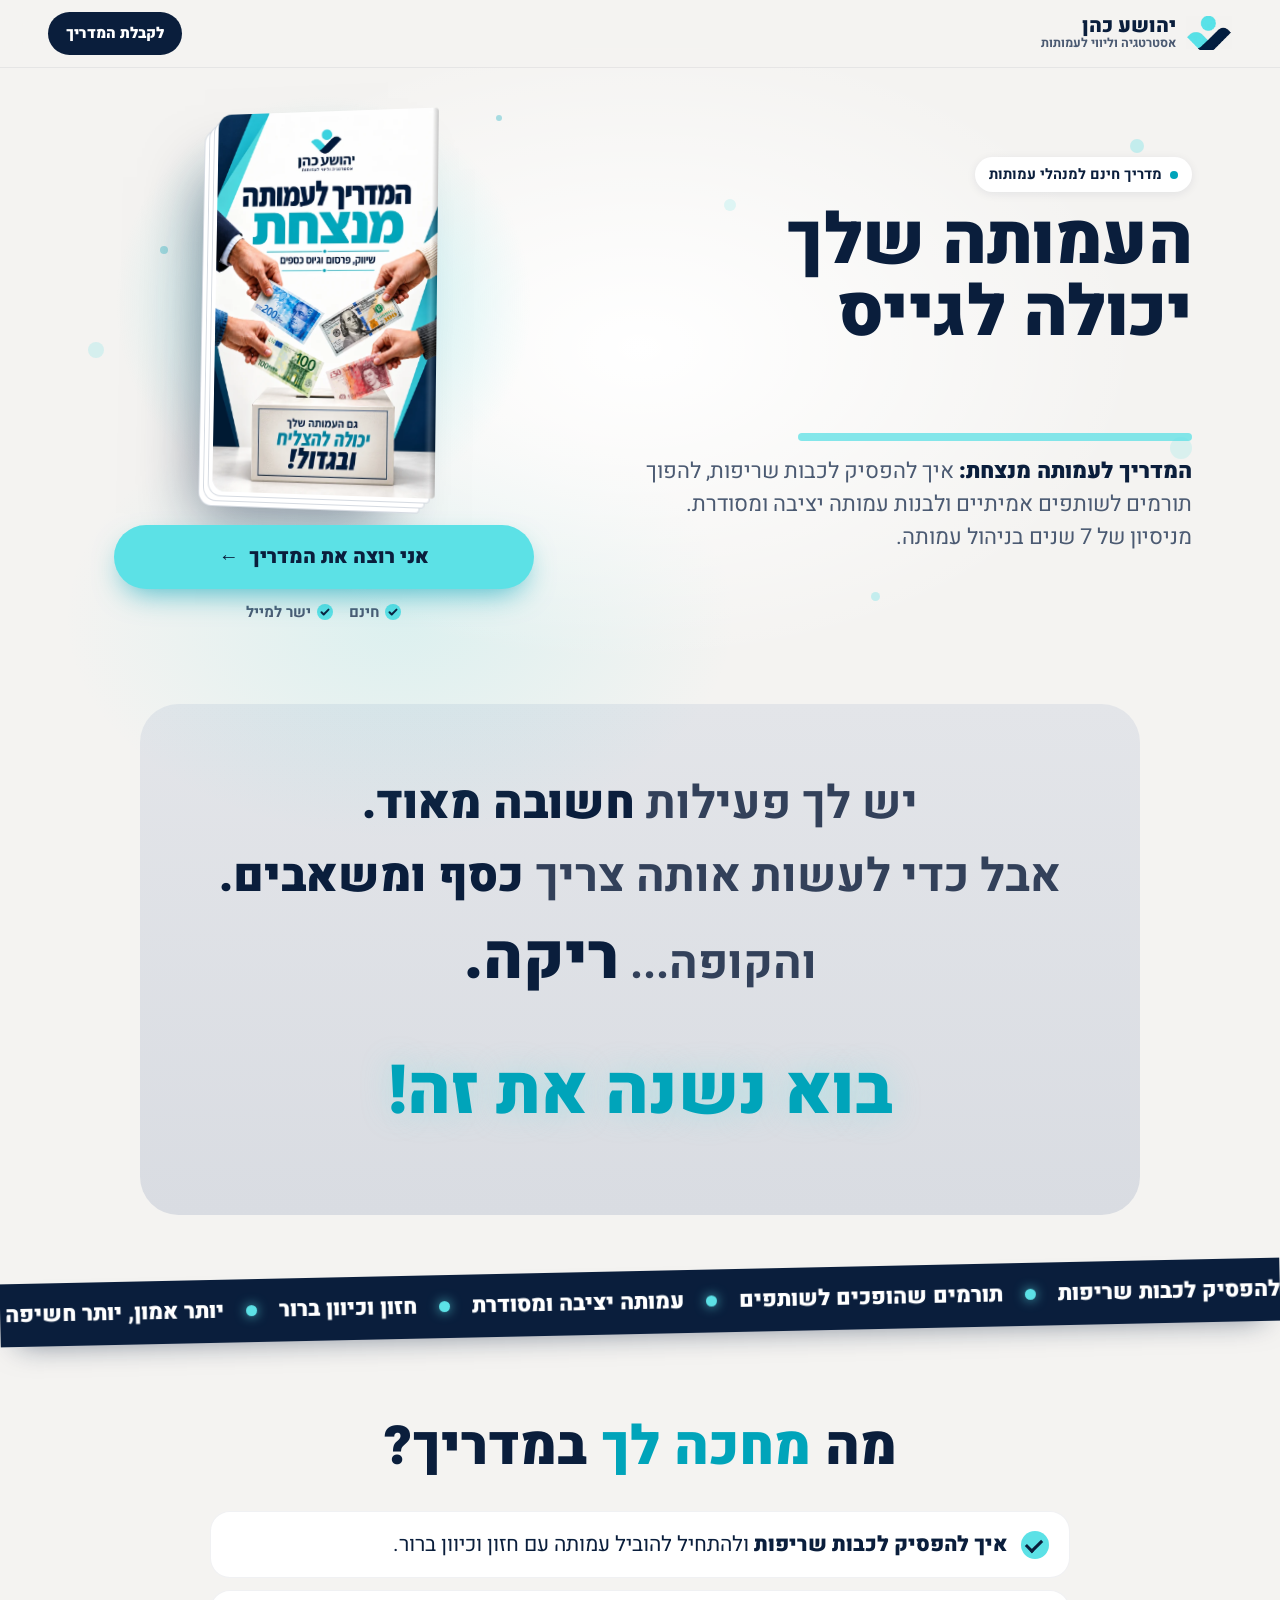
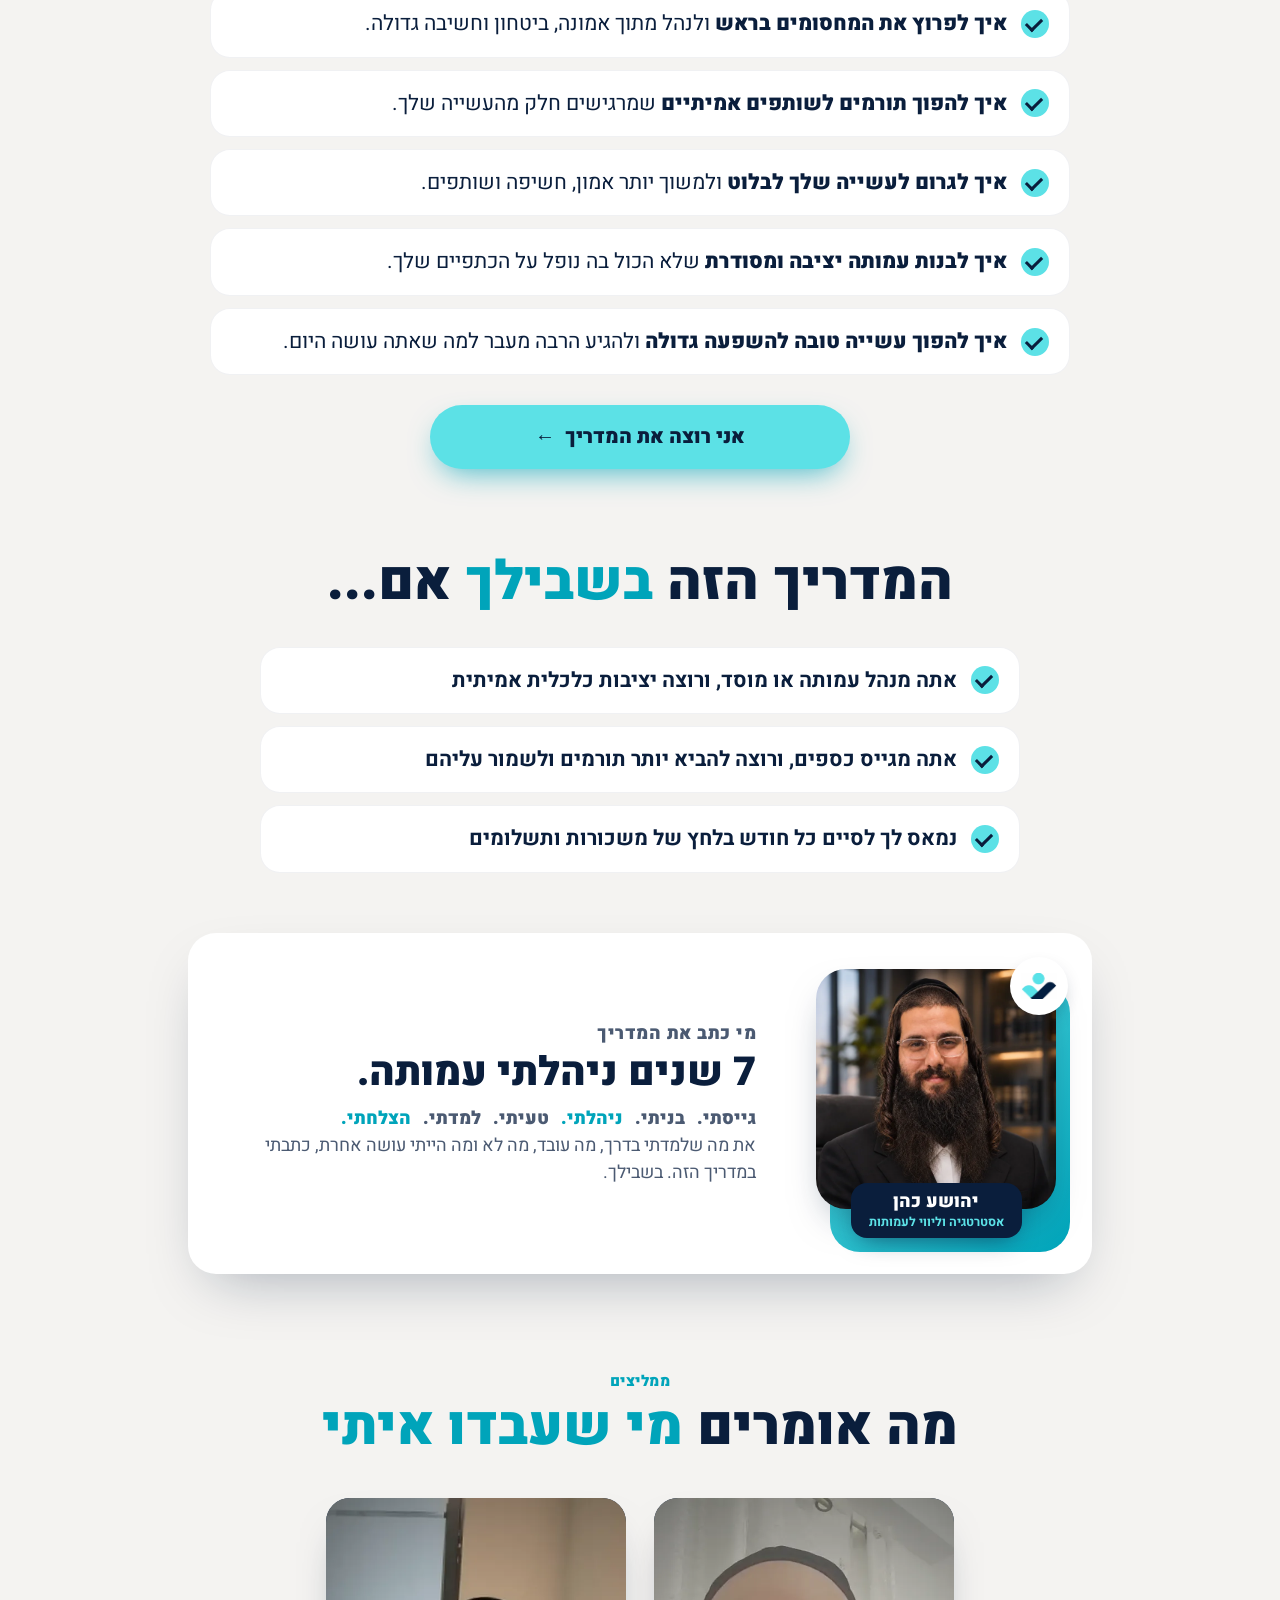
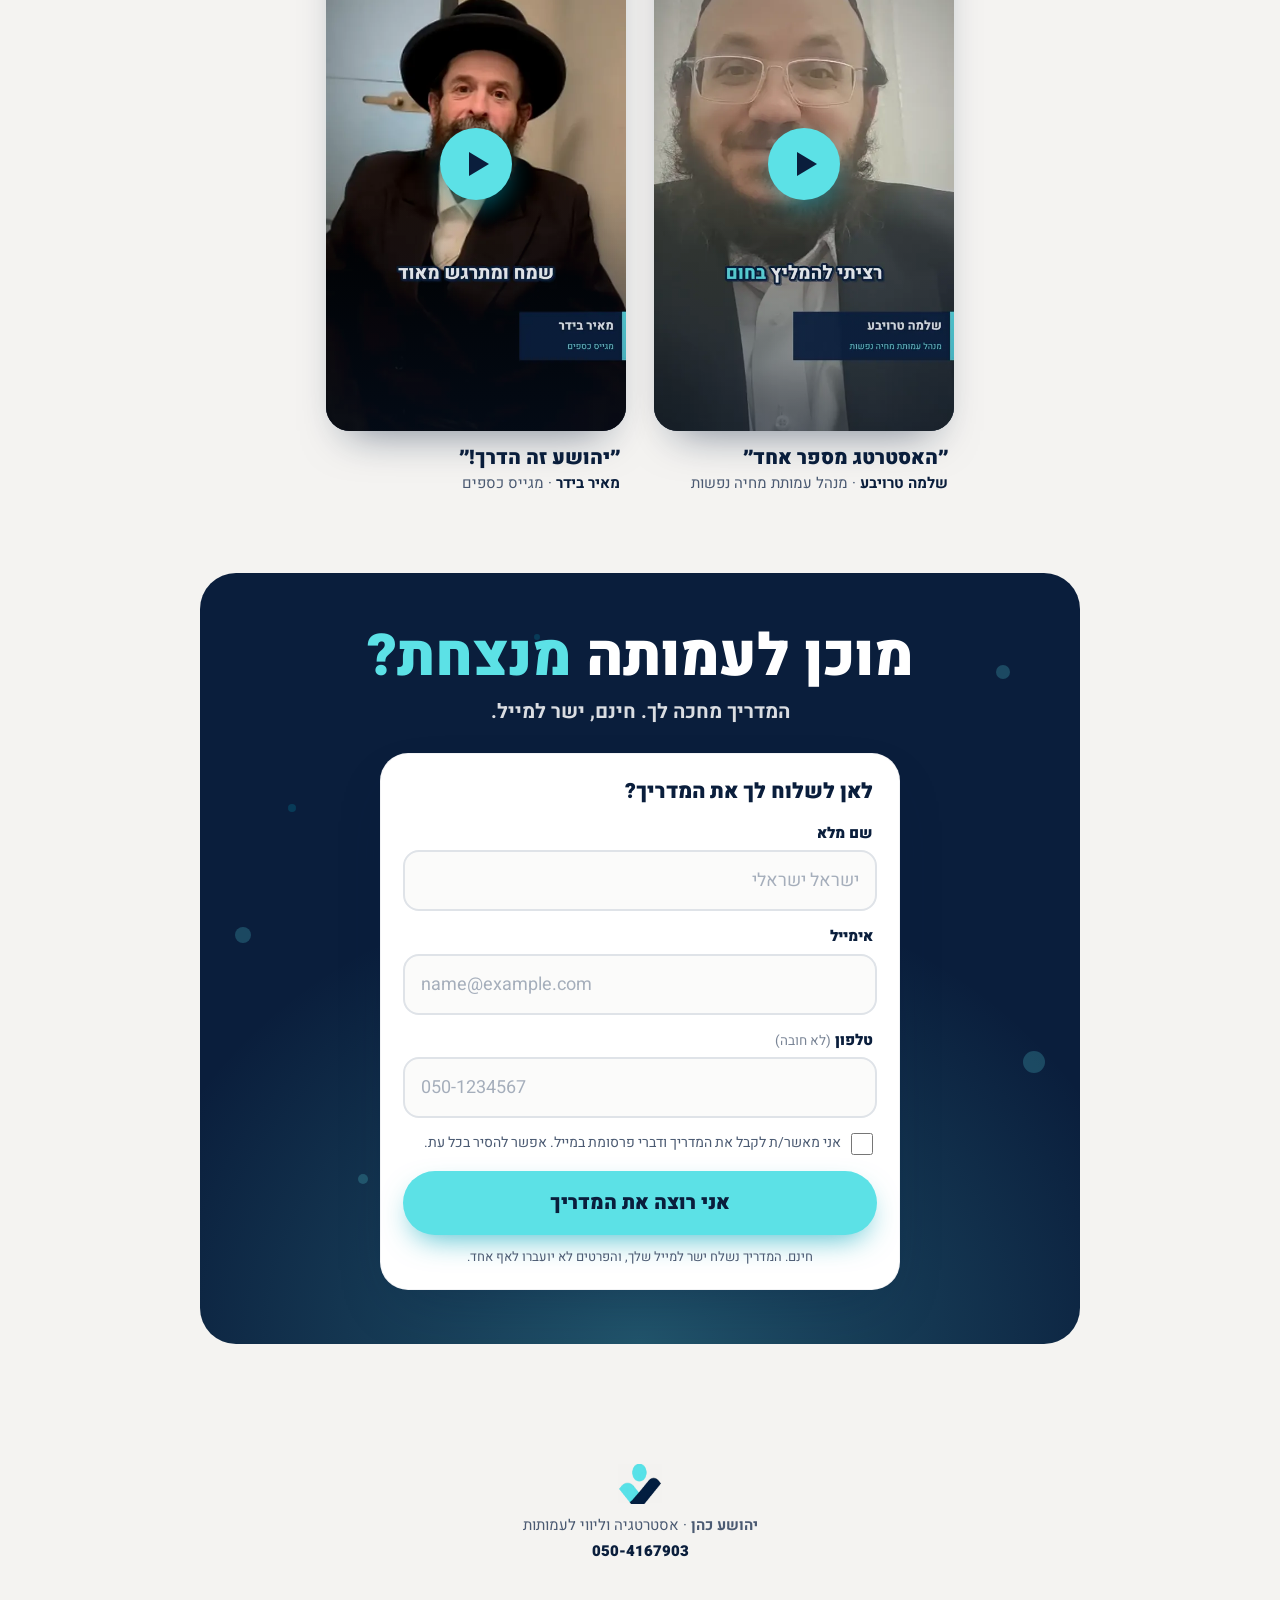
==== commit 90c8aba7: "Landing page: livelier motion, no new files Logo mark builds in and its dot drops and hops (same mar" ====
--- a/index.html
+++ b/index.html
@@ -17,24 +17,26 @@
 <link rel="icon" type="image/png" href="assets/favicon.png">
 <link rel="apple-touch-icon" href="assets/apple-touch-icon.png">
 <link rel="preload" href="assets/heebo-hebrew-900-normal.woff2" as="font" type="font/woff2" crossorigin>
-<link rel="stylesheet" href="styles.css?v=who1">
+<link rel="stylesheet" href="styles.css?v=live1">
 </head>
 <body>
 
 <header class="top">
   <a class="brand" href="#" aria-label="יהושע כהן — אסטרטגיה וליווי לעמותות">
-    <img src="assets/mark.webp" alt="" width="54" height="40">
+    <span class="mk" aria-hidden="true"><img class="mk-base" src="assets/mark.webp" alt="" width="54" height="40"><img class="mk-dot" src="assets/mark.webp" alt="" width="54" height="40"></span>
     <span><b>יהושע כהן</b><small>אסטרטגיה וליווי לעמותות</small></span>
   </a>
   <a class="top-cta" href="#join">לקבלת המדריך</a>
+  <span class="scroll-line" aria-hidden="true"><span></span></span>
 </header>
 
 <main>
   <!-- HERO -->
   <section class="hero" id="top">
+    <div class="floaters" aria-hidden="true"><i></i><i></i><i></i><i></i><i></i><i></i><i></i><i></i></div>
     <div class="hero-head">
       <p class="eyebrow"><span class="dot"></span>מדריך חינם למנהלי עמותות</p>
-      <h1>העמותה שלך יכולה לגייס <em>הרבה יותר.</em></h1>
+      <h1>העמותה שלך יכולה לגייס <em class="rot"><span data-rot>הרבה יותר.</span></em></h1>
       <p class="lead"><b>המדריך לעמותה מנצחת:</b> איך להפסיק לכבות שריפות, להפוך תורמים לשותפים אמיתיים ולבנות עמותה יציבה ומסודרת. מניסיון של 7 שנים בניהול עמותה.</p>
     </div>
 
@@ -45,7 +47,8 @@
     </div>
 
     <div class="hero-cta">
-      <a class="btn" href="#join">אני רוצה את המדריך</a>
+      <a class="btn" href="#join">אני רוצה את המדריך <span class="arr" aria-hidden="true">←</span></a>
+      <ul class="ticks"><li>חינם</li><li>ישר למייל</li></ul>
     </div>
   </section>
 
@@ -56,6 +59,12 @@
     <p class="pain-line pain-empty" data-reveal>והקופה... <b>ריקה.</b></p>
     <p class="pain-turn" data-reveal>בוא נשנה את זה!</p>
   </section>
+
+  <!-- RUNNING BAND -->
+  <div class="ticker" aria-hidden="true"><div class="ticker-run">
+    <span>להפסיק לכבות שריפות</span><span>תורמים שהופכים לשותפים</span><span>עמותה יציבה ומסודרת</span><span>חזון וכיוון ברור</span><span>יותר אמון, יותר חשיפה</span><span>השפעה גדולה</span>
+    <span>להפסיק לכבות שריפות</span><span>תורמים שהופכים לשותפים</span><span>עמותה יציבה ומסודרת</span><span>חזון וכיוון ברור</span><span>יותר אמון, יותר חשיפה</span><span>השפעה גדולה</span>
+  </div></div>
 
   <!-- WHAT'S IN THE GUIDE -->
   <section class="get">
@@ -68,7 +77,7 @@
       <li data-reveal><b>איך לבנות עמותה יציבה ומסודרת</b> שלא הכול בה נופל על הכתפיים שלך.</li>
       <li data-reveal><b>איך להפוך עשייה טובה להשפעה גדולה</b> ולהגיע הרבה מעבר למה שאתה עושה היום.</li>
     </ul>
-    <div class="get-cta" data-reveal><a class="btn" href="#join">אני רוצה את המדריך</a></div>
+    <div class="get-cta" data-reveal><a class="btn" href="#join">אני רוצה את המדריך <span class="arr" aria-hidden="true">←</span></a></div>
   </section>
 
   <!-- FOR WHOM -->
@@ -125,6 +134,7 @@
   <!-- FINAL CTA + FORM -->
   <section class="final" id="join">
     <div class="final-card">
+      <div class="floaters" aria-hidden="true"><i></i><i></i><i></i><i></i><i></i><i></i></div>
       <h2>מוכן לעמותה <em>מנצחת?</em></h2>
       <p>המדריך מחכה לך. חינם, ישר למייל.</p>
     <div class="final-form">
@@ -171,8 +181,8 @@
   <p><a href="https://wa.me/972504167903" target="_blank" rel="noopener" dir="ltr">050-4167903</a></p>
 </footer>
 
-<a class="sticky-cta" href="#join" data-sticky>אני רוצה את המדריך</a>
+<a class="sticky-cta" href="#join" data-sticky><span class="live-dot" aria-hidden="true"></span>אני רוצה את המדריך</a>
 
-<script src="app.js?v=recs2"></script>
+<script src="app.js?v=live1"></script>
 </body>
 </html>
--- a/styles.css
+++ b/styles.css
@@ -252,3 +252,89 @@
   .who-card{grid-template-columns:260px 1fr;gap:40px}
   .who-photo{width:240px;margin:0}
 }
+
+/* ===== 2026-11 "live" pass: motion only, no new files ===== */
+
+/* logo mark: the same image twice: the body draws in, the dot drops and bounces, then hops now and then */
+.mk{position:relative;display:block;width:46px;aspect-ratio:300/221;flex:none}
+.mk img{position:absolute;inset:0;width:100%;height:100%}
+.mk-base{-webkit-mask:radial-gradient(17% 23% at 48.5% 21.7%,transparent 96%,#000 100%);mask:radial-gradient(17% 23% at 48.5% 21.7%,transparent 96%,#000 100%);
+  animation:mk-draw .7s .15s cubic-bezier(.2,1,.3,1) both}
+.mk-dot{clip-path:ellipse(17% 23% at 48.5% 21.7%);transform-origin:48.5% 44%;
+  animation:mk-drop .9s .55s cubic-bezier(.3,0,.3,1) both,mk-hop 6s 3.5s ease-in-out infinite}
+@keyframes mk-draw{from{clip-path:inset(0 0 0 100%);opacity:.3}to{clip-path:inset(0 0 0 0);opacity:1}}
+@keyframes mk-drop{0%{transform:translateY(-140%);opacity:0}45%{transform:translateY(0) scale(1.12,.86);opacity:1}62%{transform:translateY(-22%) scale(.96,1.05)}78%{transform:translateY(0) scale(1.05,.95)}90%{transform:translateY(-5%)}100%{transform:none}}
+@keyframes mk-hop{0%,84%,100%{transform:none}88%{transform:translateY(0) scale(1.1,.9)}93%{transform:translateY(-30%) scale(.95,1.06)}97%{transform:translateY(0) scale(1.06,.94)}}
+
+/* reading progress under the header, led by the logo's dot */
+.scroll-line{position:absolute;right:0;left:0;bottom:-2px;height:3px;pointer-events:none}
+.scroll-line span{position:absolute;right:0;top:0;height:100%;width:calc(var(--p,0) * 100%);background:linear-gradient(270deg,var(--teal),var(--cyan));border-radius:3px}
+.scroll-line span::after{content:"";position:absolute;left:-6px;top:50%;width:11px;height:11px;margin-top:-5.5px;border-radius:50%;background:var(--cyan);
+  box-shadow:0 0 0 4px rgba(92,225,230,.25),0 0 14px rgba(92,225,230,.9);opacity:calc(var(--p,0) * 40)}
+
+/* floating dots (the logo's dot as a motif) */
+.floaters{position:absolute;inset:0;z-index:-1;overflow:hidden;pointer-events:none}
+.floaters i{position:absolute;border-radius:50%;background:var(--cyan);opacity:.32;animation:drift 11s ease-in-out infinite}
+.floaters i:nth-child(1){width:14px;height:14px;top:12%;right:8%}
+.floaters i:nth-child(2){width:8px;height:8px;top:30%;left:10%;animation-duration:9s;animation-delay:-3s;background:var(--teal)}
+.floaters i:nth-child(3){width:22px;height:22px;top:62%;right:4%;animation-duration:13s;animation-delay:-6s;opacity:.18}
+.floaters i:nth-child(4){width:10px;height:10px;top:78%;left:18%;animation-duration:10s;animation-delay:-2s}
+.floaters i:nth-child(5){width:6px;height:6px;top:8%;left:38%;animation-duration:8s;animation-delay:-5s;background:var(--teal)}
+.floaters i:nth-child(6){width:16px;height:16px;top:46%;left:4%;animation-duration:12s;animation-delay:-8s;opacity:.2}
+.floaters i:nth-child(7){width:9px;height:9px;top:88%;right:30%;animation-duration:9.5s;animation-delay:-4s}
+.floaters i:nth-child(8){width:12px;height:12px;top:22%;right:42%;animation-duration:14s;animation-delay:-7s;opacity:.18}
+@keyframes drift{0%,100%{transform:translate(0,0)}33%{transform:translate(-14px,-22px)}66%{transform:translate(10px,-8px)}}
+.hero{isolation:isolate}
+.final-card .floaters{z-index:0}
+.final-card .floaters i{opacity:.22}
+
+/* rotating word in the headline */
+h1 .rot{position:relative;display:block;width:fit-content}
+h1 .rot span{display:inline-block;transition:transform .45s cubic-bezier(.2,1,.3,1),opacity .35s,filter .35s}
+h1 .rot span.out{transform:translateY(-55%);opacity:0;filter:blur(4px)}
+h1 .rot span.pre{transform:translateY(55%);opacity:0;filter:blur(4px);transition:none}
+h1 .rot::after{content:"";position:absolute;right:0;bottom:-.04em;height:.09em;width:0;border-radius:9px;background:var(--cyan);opacity:.75;animation:underline 1s 1s cubic-bezier(.2,1,.3,1) forwards}
+@keyframes underline{to{width:100%}}
+
+/* button arrow nudge + trust ticks */
+.btn .arr{display:inline-block;animation:nudge 1.6s ease-in-out infinite}
+@keyframes nudge{0%,100%{transform:none}50%{transform:translateX(-6px)}}
+.hero-cta{flex-direction:column;align-items:center;gap:12px}
+.ticks{list-style:none;display:flex;flex-wrap:wrap;justify-content:center;gap:6px 16px;margin:0;padding:0;font-weight:700;font-size:15px;color:var(--muted)}
+.ticks li{display:flex;align-items:center;gap:6px}
+.ticks li::before{content:"";width:16px;height:16px;border-radius:50%;background:var(--cyan) url("data:image/svg+xml,%3Csvg xmlns='http://www.w3.org/2000/svg' viewBox='0 0 16 16'%3E%3Cpath d='M4.5 8.3l2.2 2.2 4.8-4.9' fill='none' stroke='%230A1E3C' stroke-width='2' stroke-linecap='round' stroke-linejoin='round'/%3E%3C/svg%3E") center/100% no-repeat}
+
+
+/* pain: the empty till gives a little shake */
+.pain-empty.in b{display:inline-block;animation:shake .7s .55s both}
+@keyframes shake{0%,100%{transform:none}20%{transform:translateX(7px) rotate(2deg)}40%{transform:translateX(-6px) rotate(-2deg)}60%{transform:translateX(4px)}80%{transform:translateX(-2px)}}
+
+/* running band */
+.ticker{margin:56px 0 0;background:var(--navy);color:#fff;overflow:hidden;transform:rotate(-1.2deg);box-shadow:0 14px 30px -18px rgba(10,30,60,.6)}
+.ticker-run{display:flex;width:max-content;animation:run 32s linear infinite}
+.ticker span{display:flex;align-items:center;gap:22px;padding:15px 0 15px 22px;font-weight:900;font-size:clamp(17px,2.4vw,22px);white-space:nowrap}
+.ticker span::after{content:"";width:11px;height:11px;border-radius:50%;background:var(--cyan);box-shadow:0 0 12px rgba(92,225,230,.8)}
+@keyframes run{to{transform:translateX(50%)}}
+.ticker:hover .ticker-run{animation-play-state:paused}
+
+/* guide list: checks pop in one after another */
+.get-list li[data-reveal]::before,.get-list li[data-reveal]::after{transform:scale(0);transition:transform .45s .25s cubic-bezier(.2,1.8,.4,1)}
+.get-list li[data-reveal]::after{transform:rotate(45deg) scale(0)}
+.get-list li.in::before{transform:scale(1)}
+.get-list li.in::after{transform:rotate(45deg) scale(1)}
+.get-list li{transition:opacity .7s ease,transform .7s cubic-bezier(.2,1,.3,1),box-shadow .25s,border-color .25s}
+.get-list li:hover{border-color:rgba(0,164,186,.35);box-shadow:0 12px 26px -18px rgba(0,164,186,.7)}
+
+/* author photo: the cyan block breathes */
+.who-photo::before{animation:breathe 7s ease-in-out infinite}
+@keyframes breathe{50%{transform:translate(-5px,-5px)}}
+
+/* sticky button: live dot */
+.sticky-cta{align-items:center;gap:10px}
+.live-dot{width:10px;height:10px;border-radius:50%;background:var(--cyan);box-shadow:0 0 0 0 rgba(92,225,230,.7);animation:ping 1.8s infinite}
+
+@media (prefers-reduced-motion:reduce){
+  .mk-base,.mk-dot{animation:none}
+  .ticker-run{animation:none}
+  h1 .rot::after{width:100%}
+}
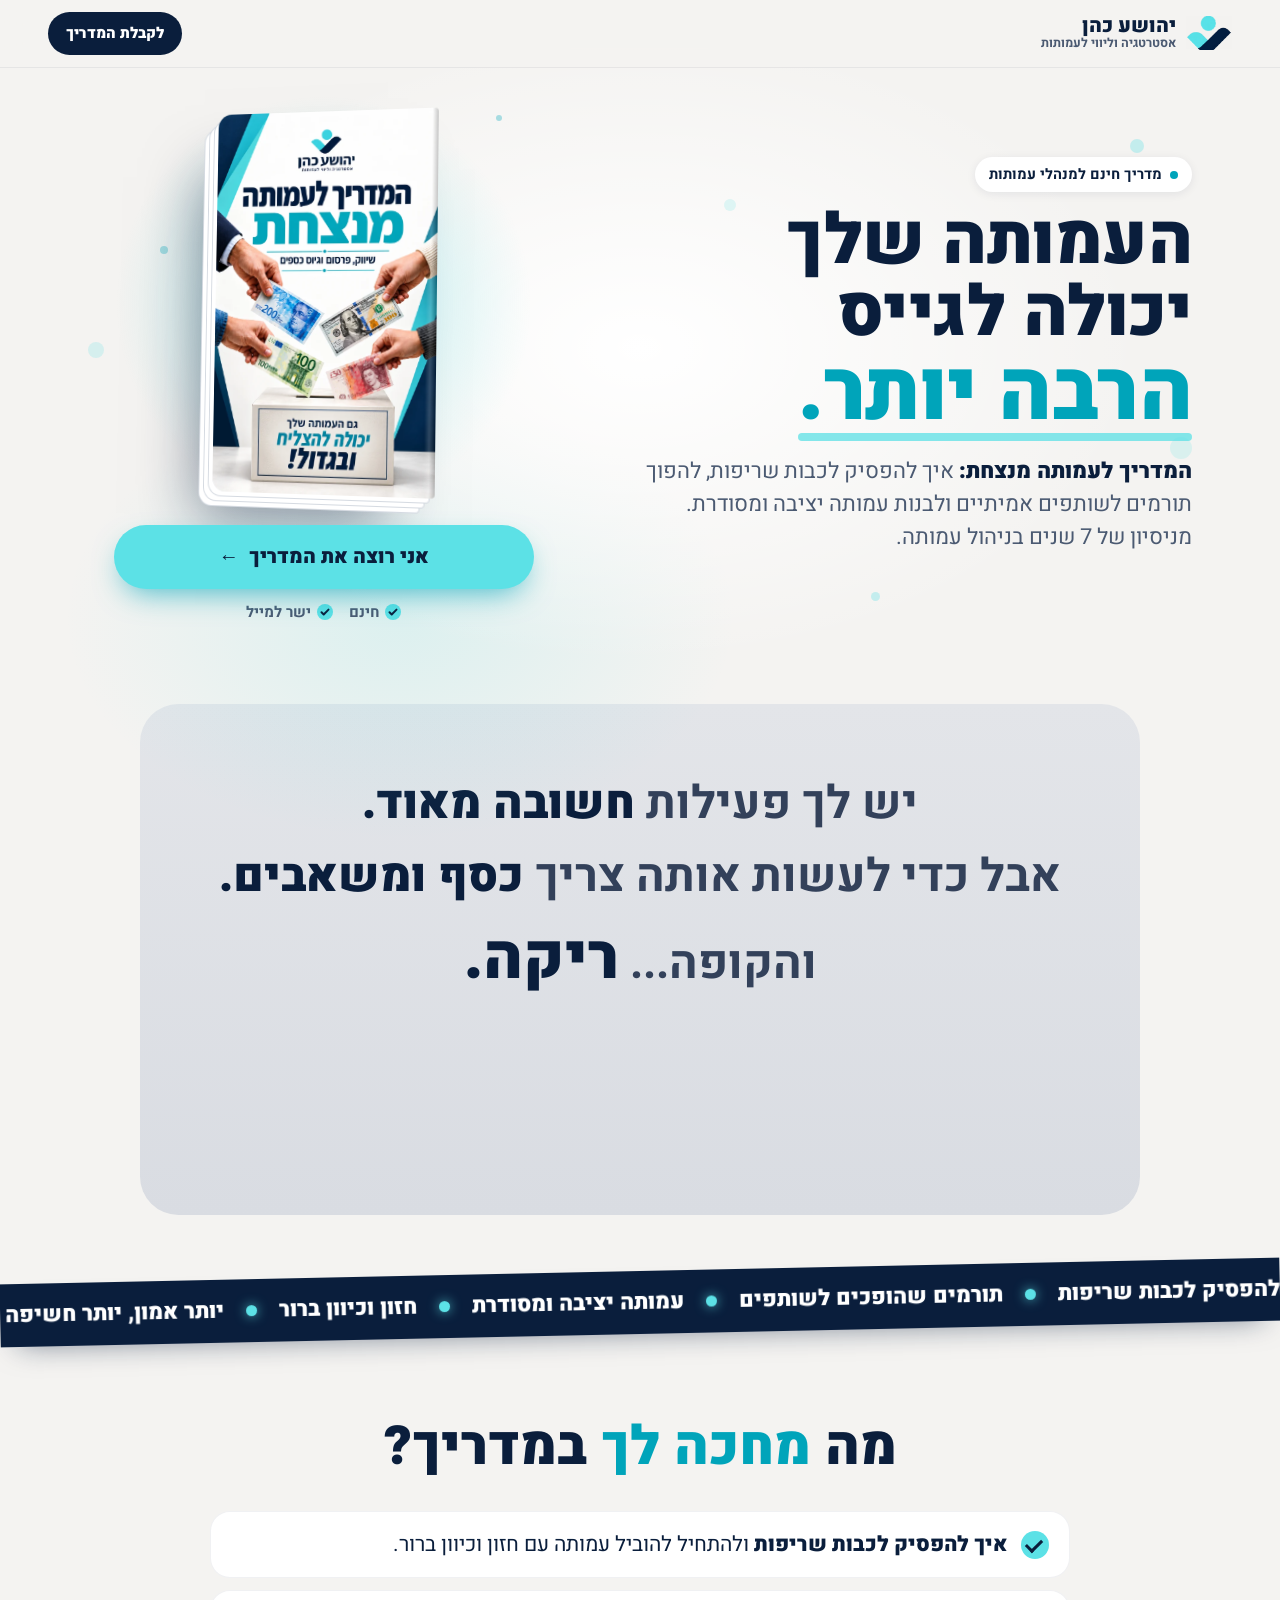
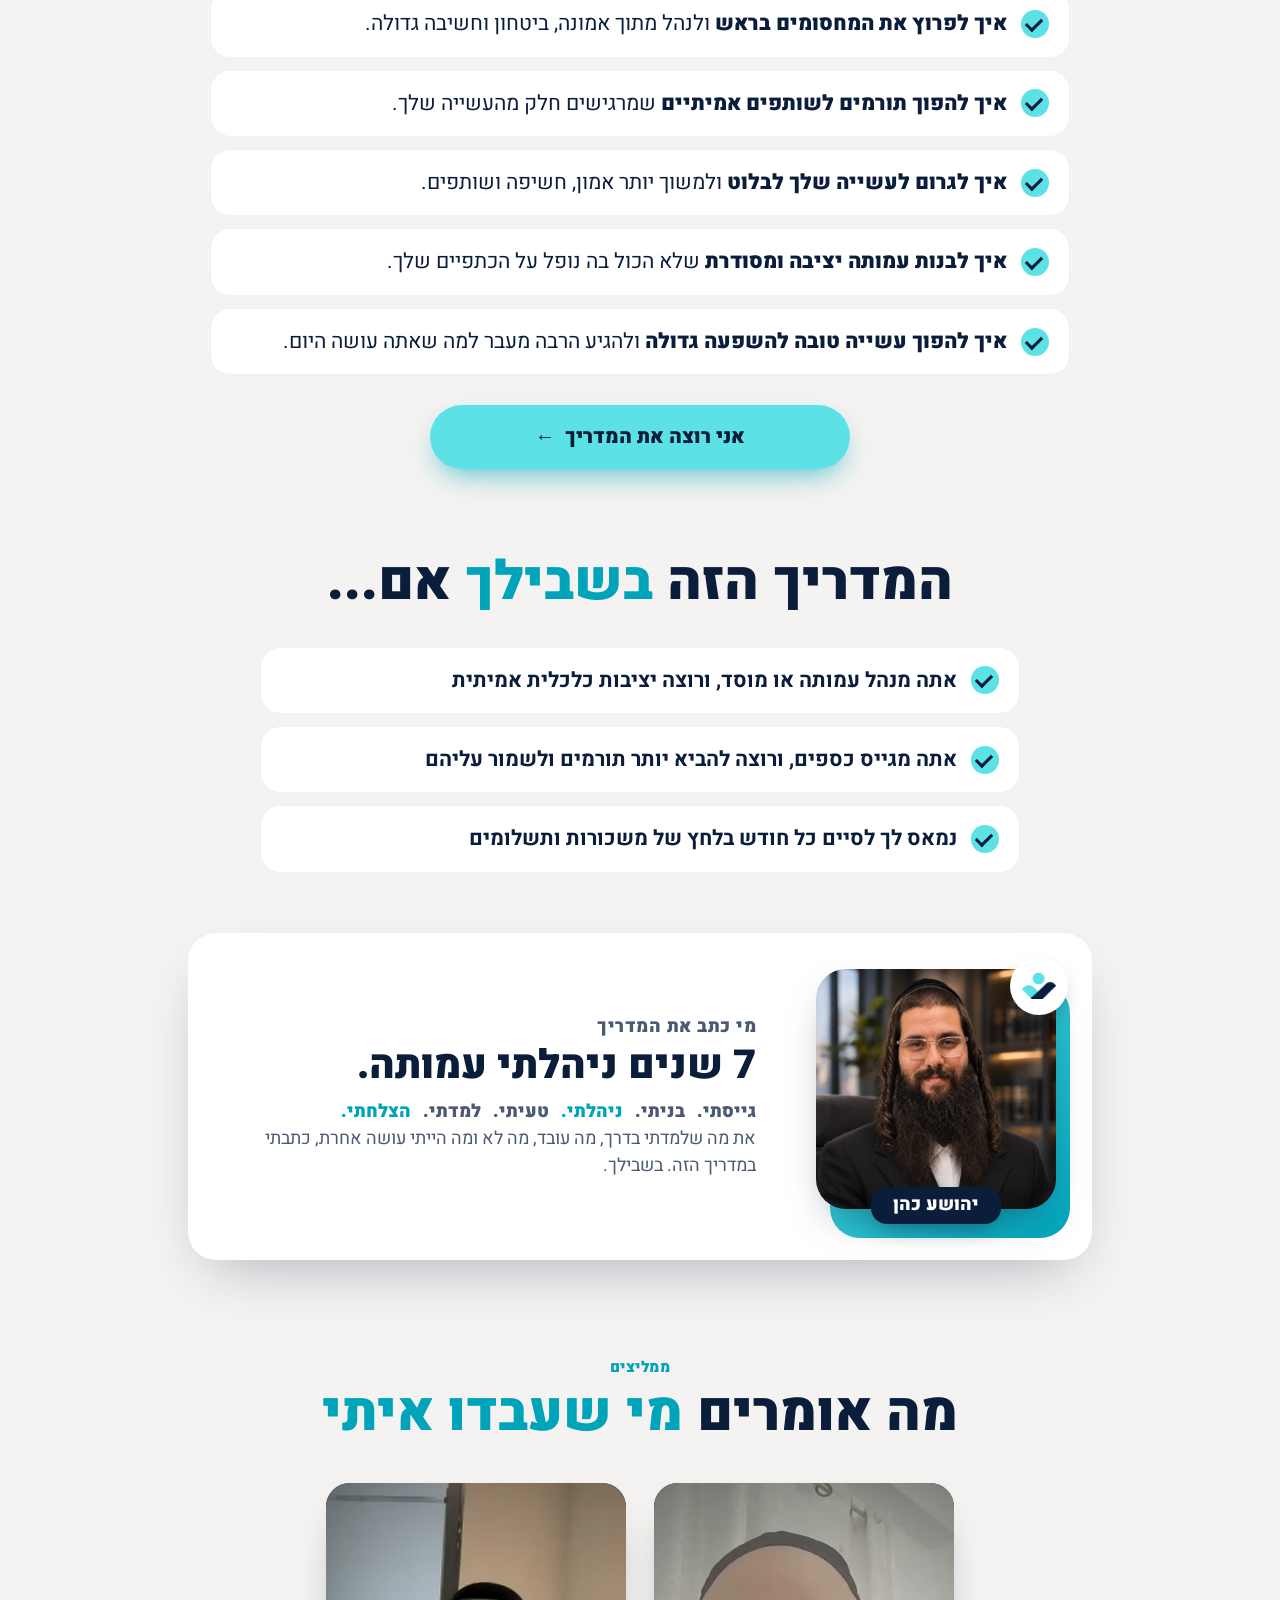
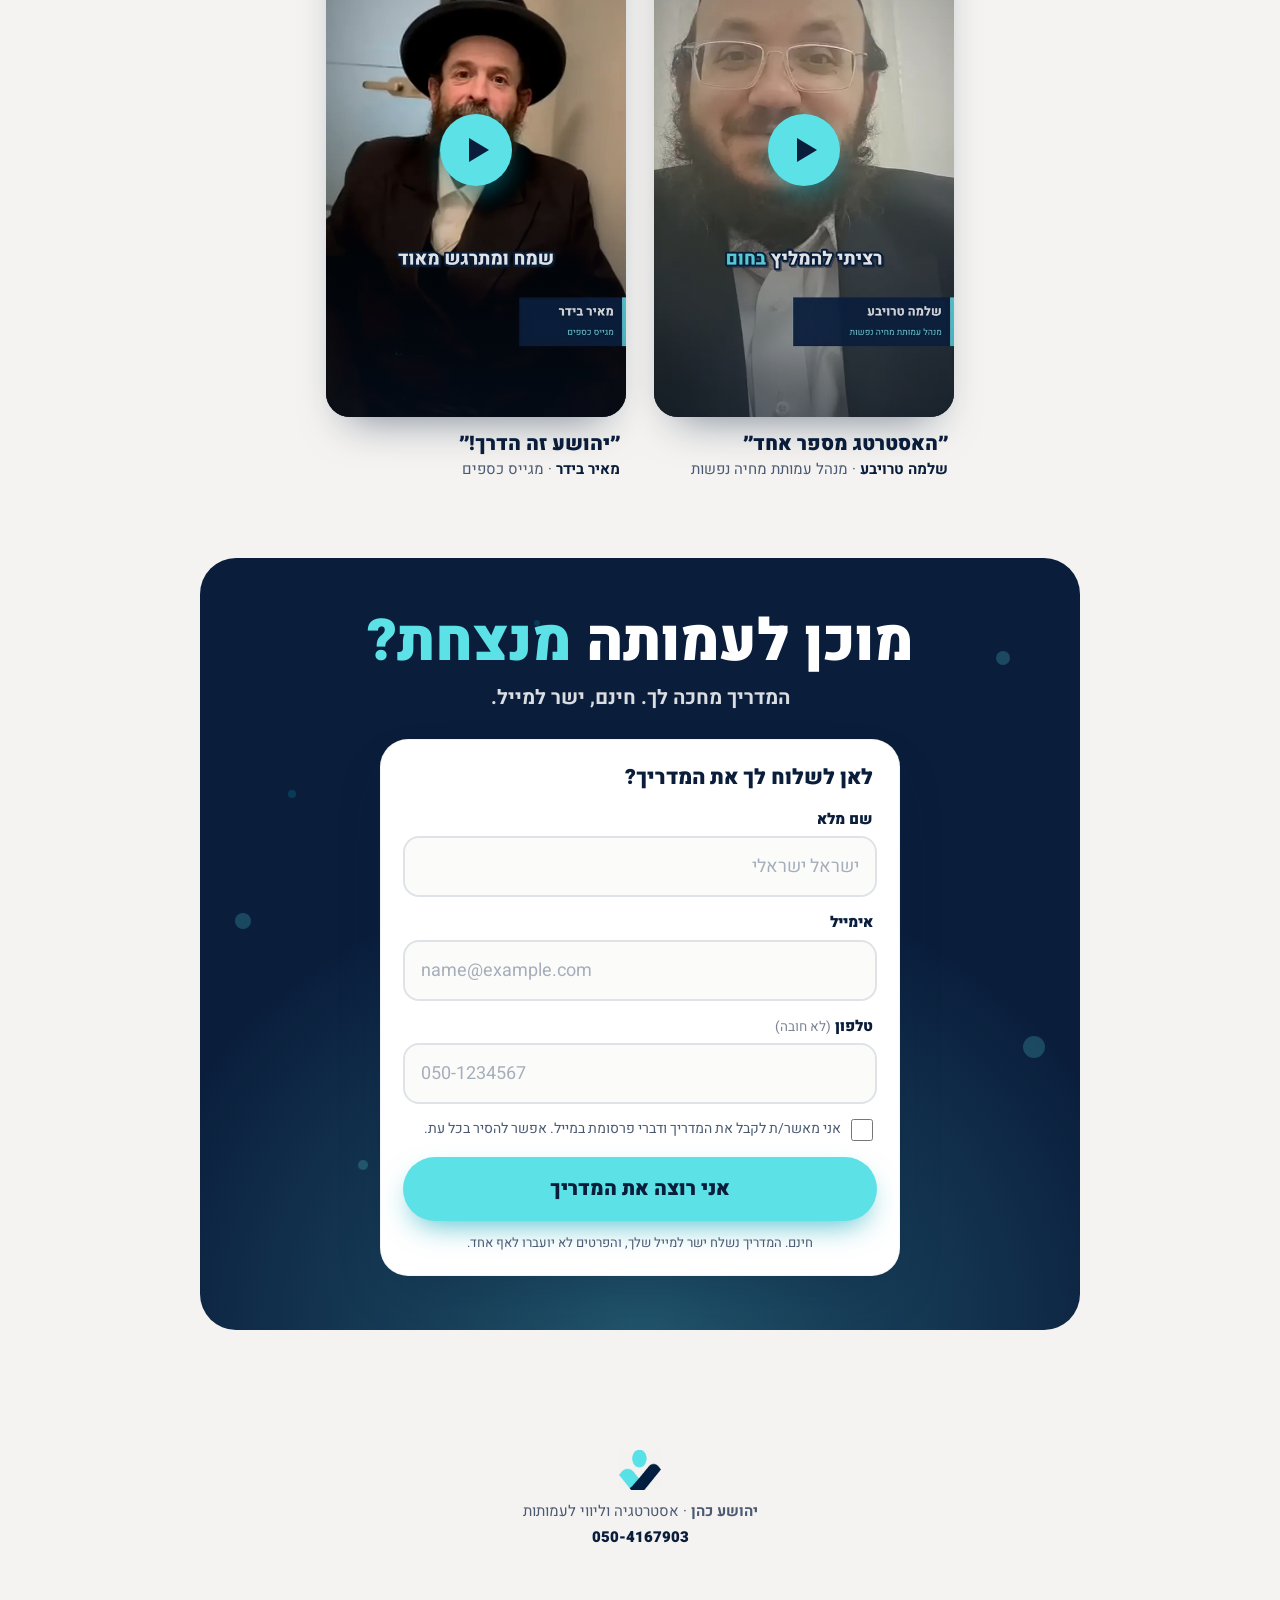
==== commit 5d73e326: "Landing page: only the name under the author photo Co-Authored-By: Claude Opus 5.5 <noreply@anthropi" ====
--- a/index.html
+++ b/index.html
@@ -17,7 +17,7 @@
 <link rel="icon" type="image/png" href="assets/favicon.png">
 <link rel="apple-touch-icon" href="assets/apple-touch-icon.png">
 <link rel="preload" href="assets/heebo-hebrew-900-normal.woff2" as="font" type="font/woff2" crossorigin>
-<link rel="stylesheet" href="styles.css?v=live1">
+<link rel="stylesheet" href="styles.css?v=live2">
 </head>
 <body>
 
@@ -96,7 +96,7 @@
       <figure class="who-photo">
         <img src="assets/yehoshua.webp" alt="יהושע כהן" width="640" height="640" loading="lazy">
         <span class="who-badge" aria-hidden="true"><img src="assets/mark.webp" alt="" width="54" height="40"></span>
-        <figcaption><b>יהושע כהן</b><small>אסטרטגיה וליווי לעמותות</small></figcaption>
+        <figcaption><b>יהושע כהן</b></figcaption>
       </figure>
       <div>
         <p class="who-kicker">מי כתב את המדריך</p>
--- a/styles.css
+++ b/styles.css
@@ -244,8 +244,8 @@
 .who-card .who-photo>img{position:relative;z-index:1;width:100%;height:auto;aspect-ratio:1;object-fit:cover;border-radius:30px;margin:0;box-shadow:0 18px 40px -18px rgba(10,30,60,.55)}
 .who-badge{position:absolute;z-index:2;top:-12px;right:-12px;display:grid;place-items:center;width:58px;height:58px;border-radius:50%;background:#fff;box-shadow:0 8px 20px -8px rgba(10,30,60,.45)}
 .who-card .who-badge img{width:36px;height:auto;margin:0}
-.who-photo figcaption{position:relative;z-index:2;display:flex;flex-direction:column;align-items:center;gap:2px;margin:-26px auto 0;width:max-content;max-width:100%;
-  padding:9px 18px;border-radius:16px;background:var(--navy);color:#fff;line-height:1.15;box-shadow:0 10px 24px -10px rgba(10,30,60,.6)}
+.who-photo figcaption{position:relative;z-index:2;display:flex;flex-direction:column;align-items:center;gap:2px;margin:-22px auto 0;width:max-content;max-width:100%;
+  padding:8px 22px;border-radius:16px;background:var(--navy);color:#fff;line-height:1.15;box-shadow:0 10px 24px -10px rgba(10,30,60,.6)}
 .who-photo figcaption b{font-size:18px;font-weight:900}
 .who-photo figcaption small{font-size:12.5px;font-weight:700;color:var(--cyan)}
 @media (min-width:720px){
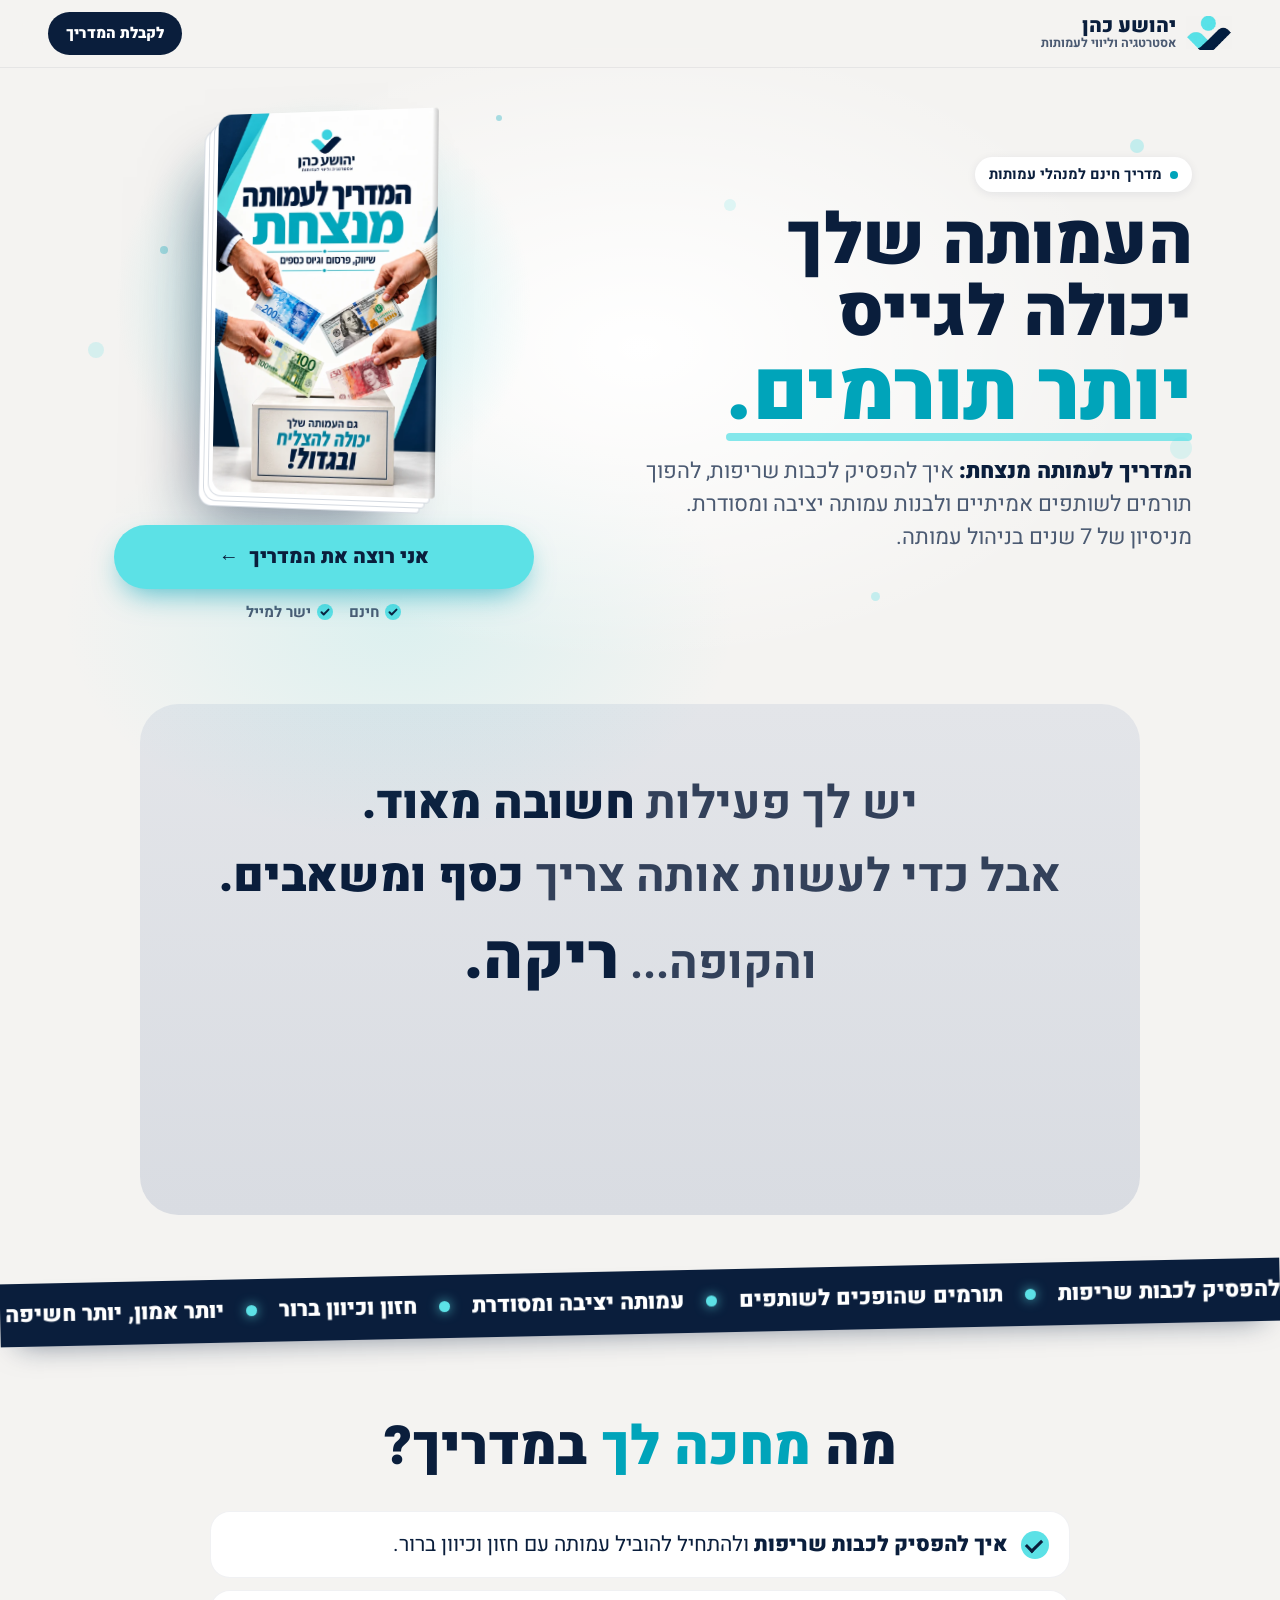
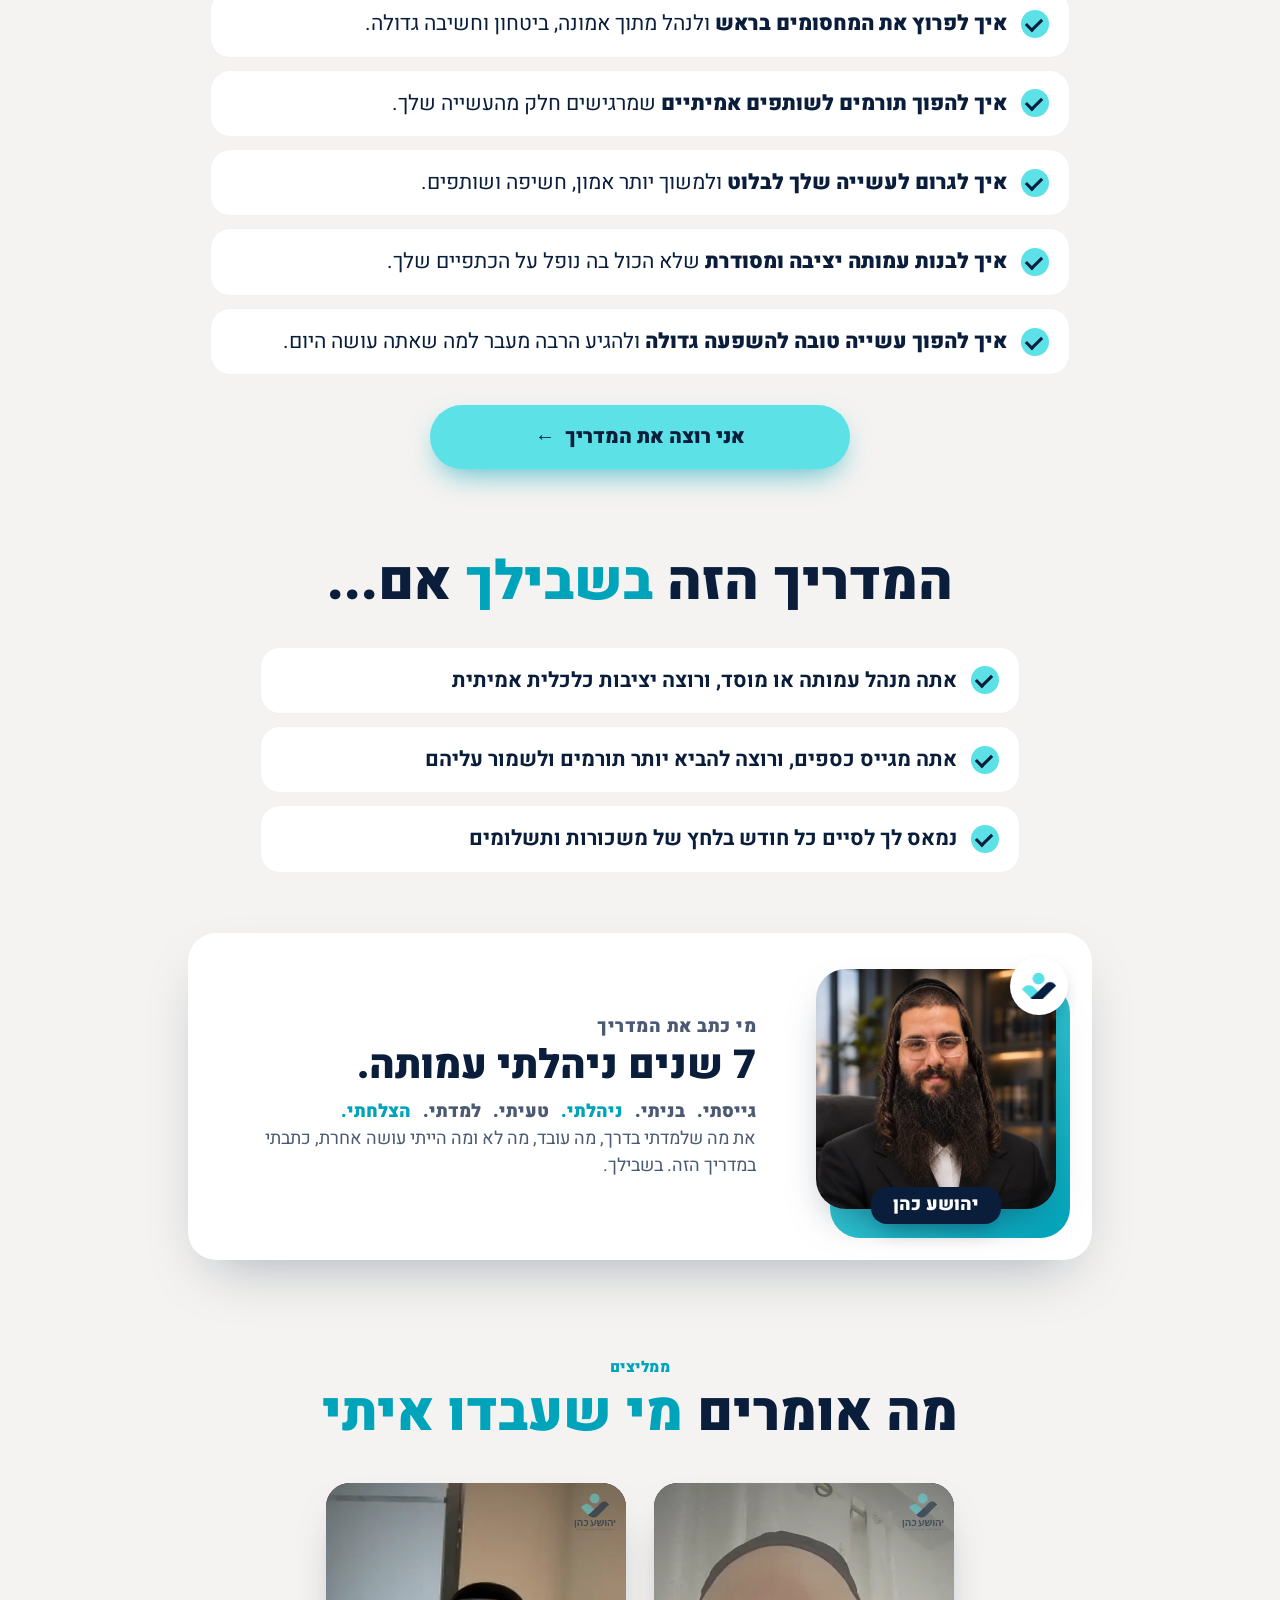
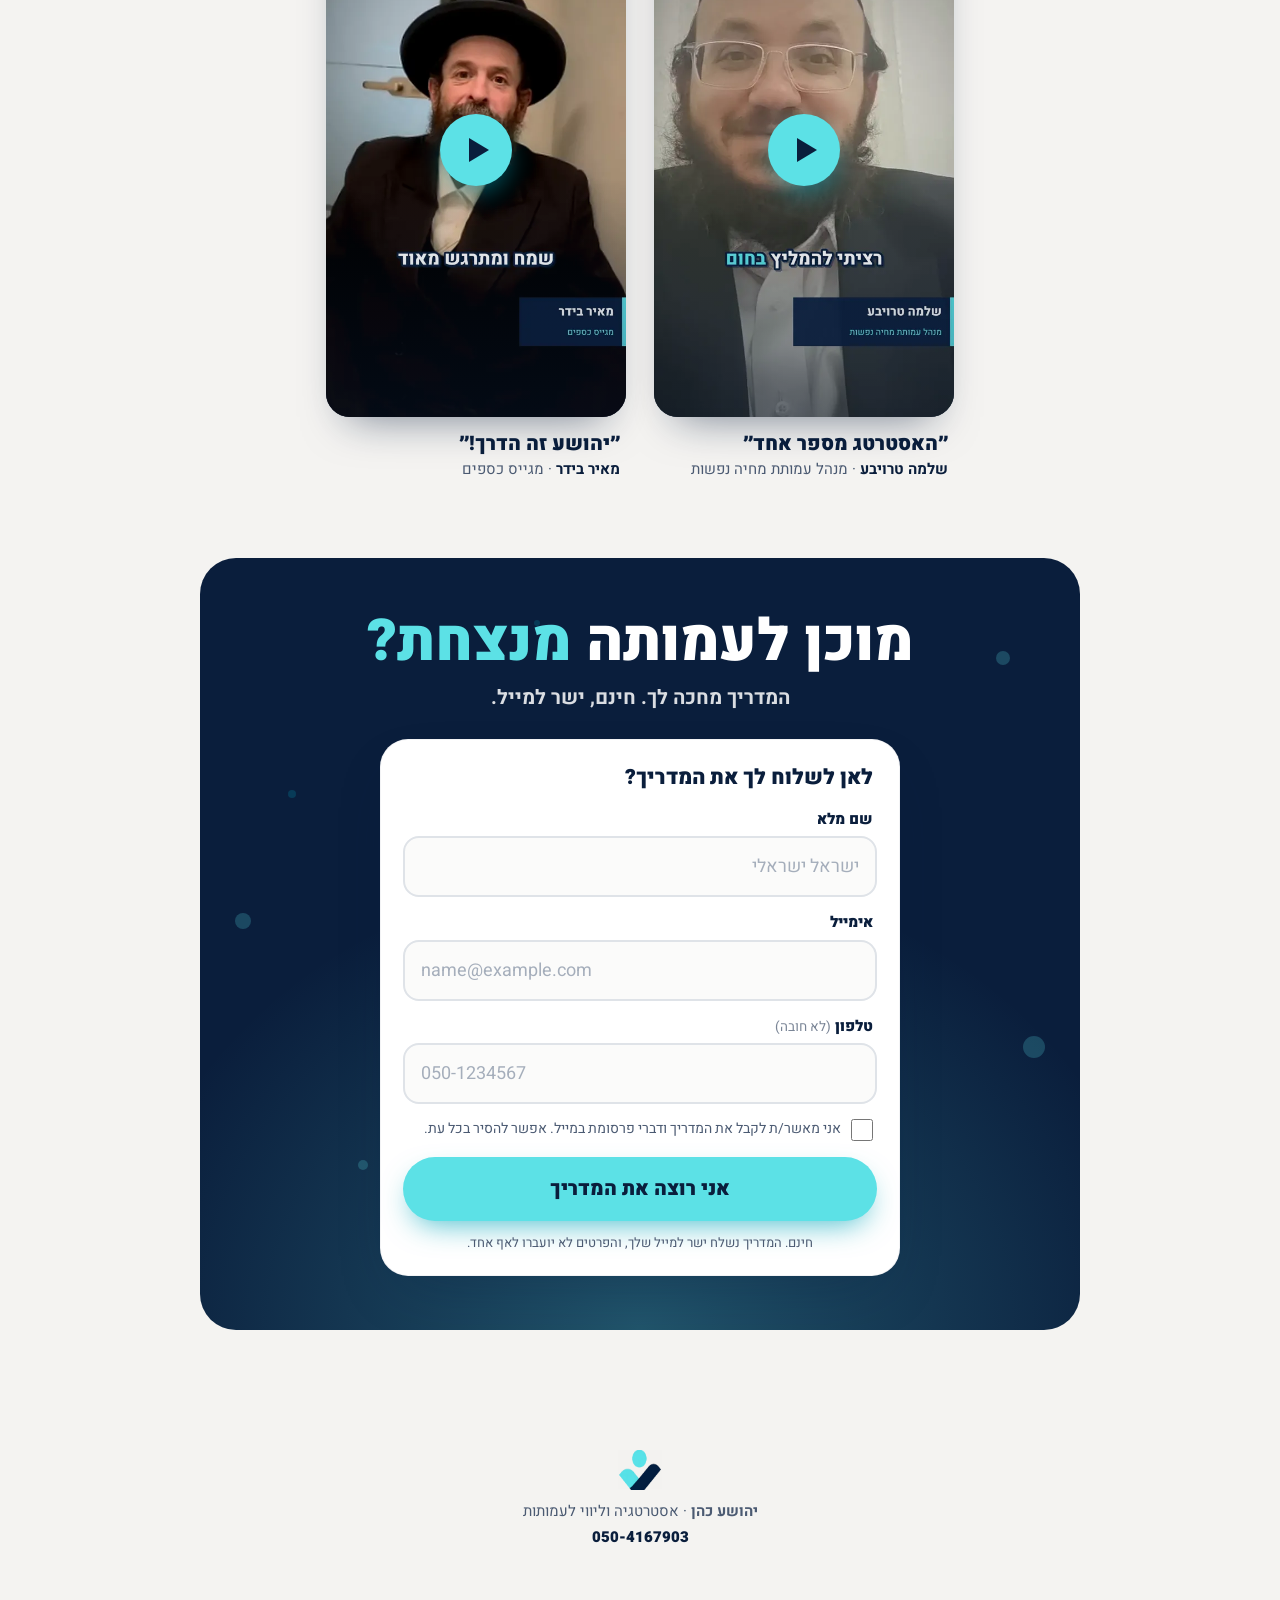
==== commit a1ea9e0e: "Landing page: testimonial videos with a faint logo watermark Same files replaced (no new files); ?v=" ====
--- a/index.html
+++ b/index.html
@@ -113,16 +113,16 @@
     <h2 class="sec-title" id="recs-title" data-reveal>מה אומרים <em>מי שעבדו איתי</em></h2>
     <ul class="recs-list" data-recs data-reveal>
       <li class="rec">
-        <button class="rec-play" type="button" data-src="assets/video/rec1.mp4" aria-label="לצפייה בהמלצה של שלמה טרויבע">
-          <img src="assets/video/rec1.webp" alt="" width="540" height="960" loading="lazy">
+        <button class="rec-play" type="button" data-src="assets/video/rec1.mp4?v=wm" aria-label="לצפייה בהמלצה של שלמה טרויבע">
+          <img src="assets/video/rec1.webp?v=wm" alt="" width="540" height="960" loading="lazy">
           <span class="rec-icon" aria-hidden="true"></span>
         </button>
         <p class="rec-quote">״האסטרטג מספר אחד״</p>
         <p class="rec-who"><b>שלמה טרויבע</b> · מנהל עמותת מחיה נפשות</p>
       </li>
       <li class="rec">
-        <button class="rec-play" type="button" data-src="assets/video/rec2.mp4" aria-label="לצפייה בהמלצה של מאיר בידר">
-          <img src="assets/video/rec2.webp" alt="" width="540" height="960" loading="lazy">
+        <button class="rec-play" type="button" data-src="assets/video/rec2.mp4?v=wm" aria-label="לצפייה בהמלצה של מאיר בידר">
+          <img src="assets/video/rec2.webp?v=wm" alt="" width="540" height="960" loading="lazy">
           <span class="rec-icon" aria-hidden="true"></span>
         </button>
         <p class="rec-quote">״יהושע זה הדרך!״</p>
